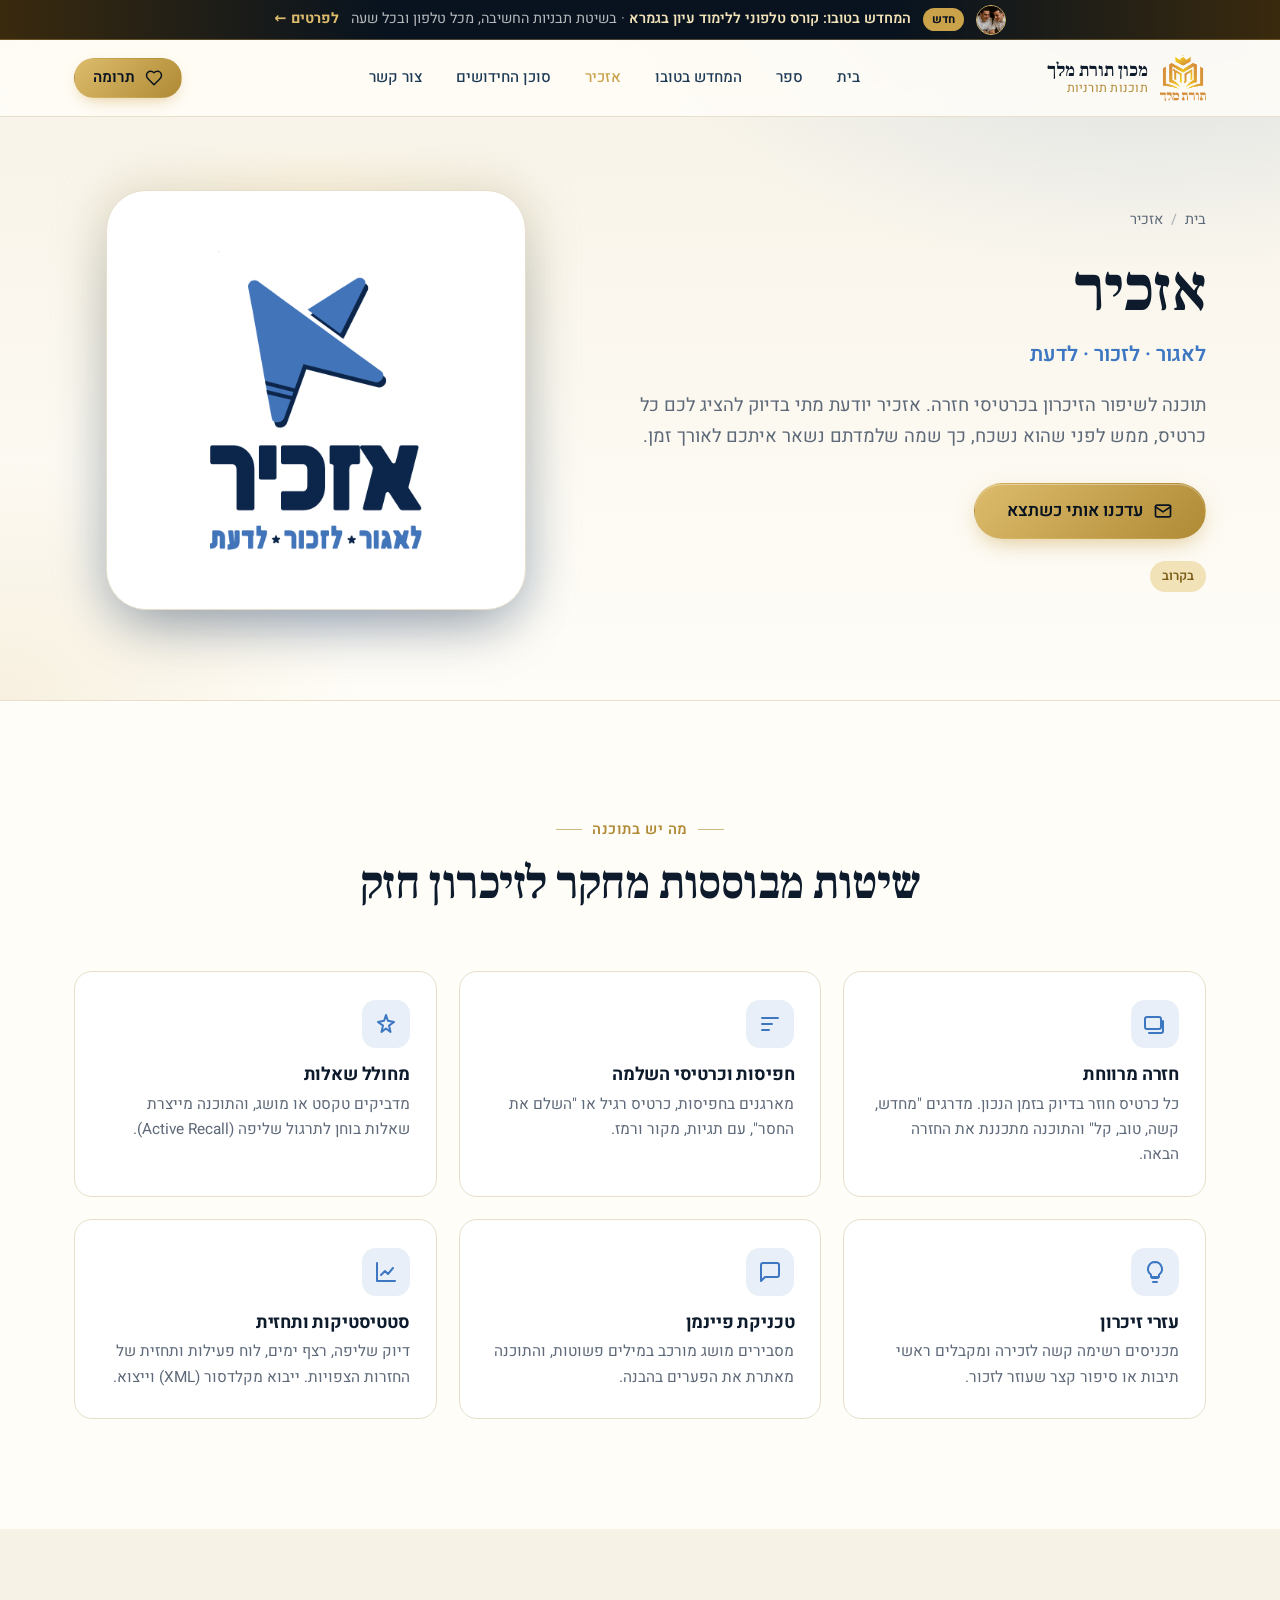
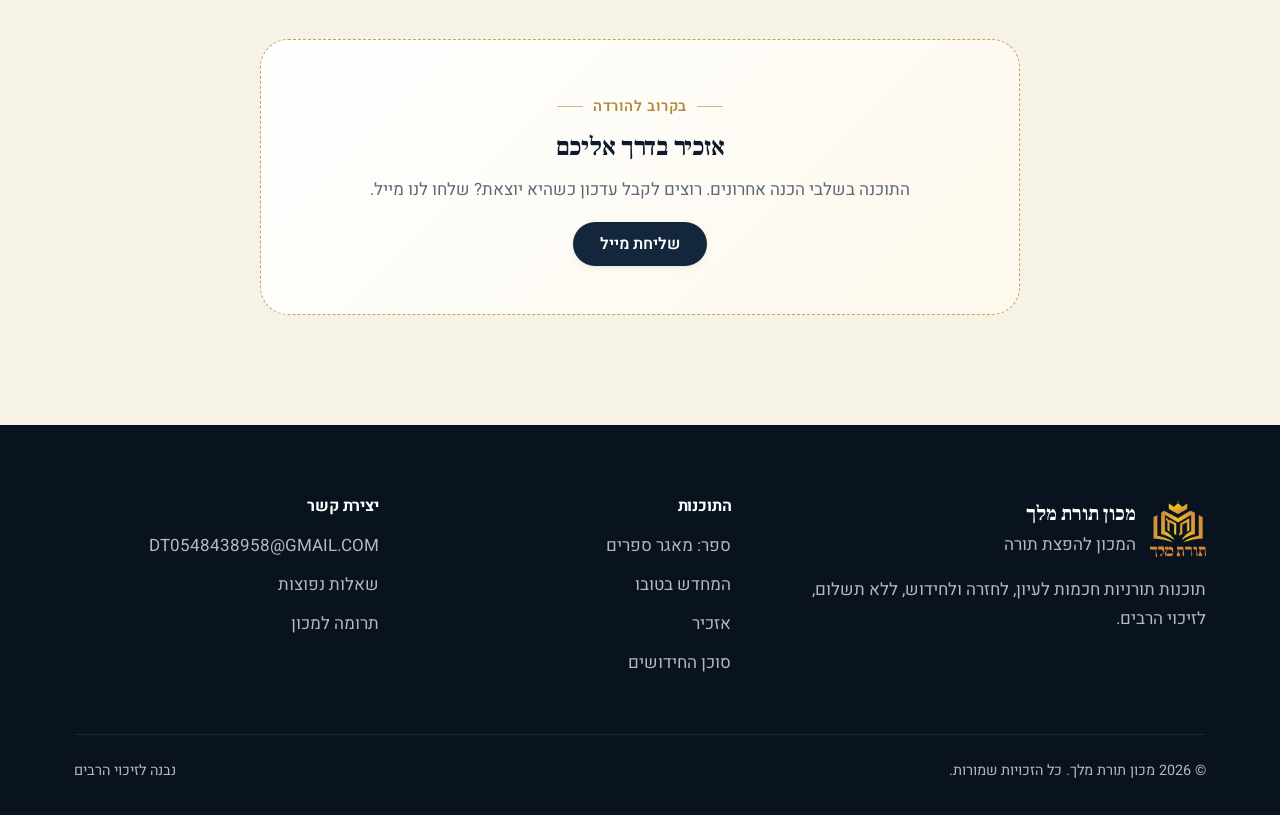
==== azkir.html @ 2d3529ee "קישורי הורדה עם שמות קבצים באנגלית Co-Authored-By: Claude Opus 5.5 <noreply@anthropic.com>" ====
<!doctype html>
<html lang="he" dir="rtl">
<head>
  <meta charset="utf-8">
  <meta name="viewport" content="width=device-width, initial-scale=1">
  <title>אזכיר: שיפור הזיכרון | מכון תורת מלך</title>
  <meta name="description" content="אזכיר: תוכנה לשיפור הזיכרון בכרטיסי חזרה מבוססי מחקר. חזרה מרווחת, מחולל שאלות, עזרי זיכרון וטכניקת פיינמן.">
  <meta name="theme-color" content="#0d1b2c">
  <link rel="icon" href="favicon.png" type="image/png">
  <link rel="preconnect" href="https://fonts.googleapis.com">
  <link rel="preconnect" href="https://fonts.gstatic.com" crossorigin>
  <link href="https://fonts.googleapis.com/css2?family=Frank+Ruhl+Libre:wght@500;700;900&family=Heebo:wght@400;500;600;700&display=swap" rel="stylesheet">
  <link rel="stylesheet" href="assets/css/style.css?v=202610111513">
</head>
<body data-page="azkir" data-header="light" class="theme-azkir">
  <a class="skip-link" href="#main">דילוג לתוכן</a>
  <header id="site-header"></header>

  <main id="main">
    <section class="product-hero azkir">
      <div class="container product-hero-grid">
        <div>
          <nav class="breadcrumbs" aria-label="פירורי לחם"><a href="index.html">בית</a><span>/</span>אזכיר</nav>
          <h1>אזכיר</h1>
          <div class="tagline">לאגור · לזכור · לדעת</div>
          <p class="lead">תוכנה לשיפור הזיכרון בכרטיסי חזרה. אזכיר יודעת מתי בדיוק להציג לכם כל כרטיס, ממש לפני שהוא נשכח, כך שמה שלמדתם נשאר איתכם לאורך זמן.</p>
          <div class="hero-cta">
            <a class="btn btn-gold btn-lg" data-mailto="עדכון על תוכנת אזכיר">
              <svg viewBox="0 0 24 24" fill="none" stroke="currentColor" stroke-width="2" stroke-linecap="round" stroke-linejoin="round" aria-hidden="true"><rect x="3" y="5" width="18" height="14" rx="2"/><path d="m3 7 9 6 9-6"/></svg>
              <span>עדכנו אותי כשתצא</span>
            </a>
          </div>
          <div class="meta"><span class="badge badge-soon" style="position:static">בקרוב</span></div>
        </div>
        <div class="product-logo-stage"><img src="assets/logos/azkir.png" alt="לוגו אזכיר"></div>
      </div>
    </section>

    <section class="section">
      <div class="container">
        <div class="section-head reveal">
          <span class="kicker">מה יש בתוכנה</span>
          <h2>שיטות מבוססות מחקר לזיכרון חזק</h2>
        </div>
        <div class="features">
          <div class="feature reveal">
            <div class="icon"><svg viewBox="0 0 24 24" fill="none" stroke="currentColor" stroke-width="2" stroke-linecap="round" stroke-linejoin="round" aria-hidden="true"><rect x="2" y="5" width="16" height="12" rx="2"/><path d="M6 21h12a2 2 0 0 0 2-2V9"/></svg></div>
            <h3>חזרה מרווחת</h3>
            <p>כל כרטיס חוזר בדיוק בזמן הנכון. מדרגים "מחדש, קשה, טוב, קל" והתוכנה מתכננת את החזרה הבאה.</p>
          </div>
          <div class="feature reveal reveal-delay-1">
            <div class="icon"><svg viewBox="0 0 24 24" fill="none" stroke="currentColor" stroke-width="2" stroke-linecap="round" stroke-linejoin="round" aria-hidden="true"><path d="M4 6h16M4 12h10M4 18h7"/></svg></div>
            <h3>חפיסות וכרטיסי השלמה</h3>
            <p>מארגנים בחפיסות, כרטיס רגיל או "השלם את החסר", עם תגיות, מקור ורמז.</p>
          </div>
          <div class="feature reveal reveal-delay-2">
            <div class="icon"><svg viewBox="0 0 24 24" fill="none" stroke="currentColor" stroke-width="2" stroke-linecap="round" stroke-linejoin="round" aria-hidden="true"><path d="M12 3l1.9 5.8L20 10l-5 3.6L16.5 20 12 16.5 7.5 20 9 13.6 4 10l6.1-1.2z"/></svg></div>
            <h3>מחולל שאלות</h3>
            <p>מדביקים טקסט או מושג, והתוכנה מייצרת שאלות בוחן לתרגול שליפה (Active Recall).</p>
          </div>
          <div class="feature reveal">
            <div class="icon"><svg viewBox="0 0 24 24" fill="none" stroke="currentColor" stroke-width="2" stroke-linecap="round" stroke-linejoin="round" aria-hidden="true"><path d="M9 18h6M10 22h4M12 2a7 7 0 0 0-4 12.7V17h8v-2.3A7 7 0 0 0 12 2z"/></svg></div>
            <h3>עזרי זיכרון</h3>
            <p>מכניסים רשימה קשה לזכירה ומקבלים ראשי תיבות או סיפור קצר שעוזר לזכור.</p>
          </div>
          <div class="feature reveal reveal-delay-1">
            <div class="icon"><svg viewBox="0 0 24 24" fill="none" stroke="currentColor" stroke-width="2" stroke-linecap="round" stroke-linejoin="round" aria-hidden="true"><path d="M21 15a2 2 0 0 1-2 2H7l-4 4V5a2 2 0 0 1 2-2h14a2 2 0 0 1 2 2z"/></svg></div>
            <h3>טכניקת פיינמן</h3>
            <p>מסבירים מושג מורכב במילים פשוטות, והתוכנה מאתרת את הפערים בהבנה.</p>
          </div>
          <div class="feature reveal reveal-delay-2">
            <div class="icon"><svg viewBox="0 0 24 24" fill="none" stroke="currentColor" stroke-width="2" stroke-linecap="round" stroke-linejoin="round" aria-hidden="true"><path d="M3 3v18h18"/><path d="m7 15 4-4 3 3 5-6"/></svg></div>
            <h3>סטטיסטיקות ותחזית</h3>
            <p>דיוק שליפה, רצף ימים, לוח פעילות ותחזית של החזרות הצפויות. ייבוא מקלדסור (XML) וייצוא.</p>
          </div>
        </div>
      </div>
    </section>

    <section class="section section-alt">
      <div class="container">
        <div class="soon-box reveal">
          <span class="kicker">בקרוב להורדה</span>
          <h2>אזכיר בדרך אליכם</h2>
          <p>התוכנה בשלבי הכנה אחרונים. רוצים לקבל עדכון כשהיא יוצאת? שלחו לנו מייל.</p>
          <a class="btn btn-navy" data-mailto="עדכון על תוכנת אזכיר">שליחת מייל</a>
        </div>
      </div>
    </section>
  </main>

  <footer id="site-footer"></footer>
  <script src="assets/js/config.js?v=202610111513"></script>
  <script src="assets/js/main.js?v=202610111513"></script>
</body>
</html>
---- assets/css/style.css ----
/* ==========================================================
   תוכנות מבית מכון תורת מלך — עיצוב ראשי
   ========================================================== */

:root {
  --navy-950: #08131f;
  --navy-900: #0d1b2c;
  --navy-800: #13263b;
  --navy-700: #1d3a55;
  --navy-600: #2a4d6e;
  --gold-600: #b08a35;
  --gold-500: #c9a24a;
  --gold-400: #dcbc6c;
  --gold-200: #f1e2b8;
  --parchment: #f7f2e6;
  --paper: #fffdf8;
  --line: #e7dfcc;
  --ink: #17212e;
  --muted: #5d6878;
  --white: #ffffff;

  /* צבעי מוצרים */
  --sefer: #17a2af;
  --mechadesh: #25566e;
  --azkir: #3d77c2;
  --sochen: #b08a35;

  --radius-sm: 10px;
  --radius: 18px;
  --radius-lg: 28px;
  --shadow-sm: 0 1px 2px rgba(13, 27, 44, .06), 0 2px 8px rgba(13, 27, 44, .05);
  --shadow: 0 10px 30px -12px rgba(13, 27, 44, .25);
  --shadow-lg: 0 30px 60px -20px rgba(13, 27, 44, .35);

  --font-display: "Frank Ruhl Libre", "David Libre", serif;
  --font-body: "Heebo", "Assistant", system-ui, sans-serif;

  --container: 1180px;
  --ease: cubic-bezier(.2, .7, .2, 1);
}

*,
*::before,
*::after { box-sizing: border-box; }

html { scroll-behavior: smooth; -webkit-text-size-adjust: 100%; }

body {
  margin: 0;
  font-family: var(--font-body);
  font-size: 17px;
  line-height: 1.7;
  color: var(--ink);
  background: var(--paper);
  direction: rtl;
  overflow-x: hidden;
}

img { max-width: 100%; display: block; }
a { color: inherit; text-decoration: none; }
button { font: inherit; cursor: pointer; }

h1, h2, h3, h4 {
  font-family: var(--font-display);
  line-height: 1.2;
  margin: 0 0 .5em;
  font-weight: 700;
  letter-spacing: -.01em;
}

p { margin: 0 0 1em; }

.container {
  width: 100%;
  max-width: var(--container);
  margin-inline: auto;
  padding-inline: 24px;
}

@media (max-width: 640px) {
  .container { padding-inline: 16px; }
  body { font-size: 16px; }
}

.skip-link {
  position: fixed; inset-inline-start: 8px; top: 8px; transform: translateY(-200%);
  background: var(--gold-500); color: var(--navy-900); padding: 8px 16px; border-radius: 8px; z-index: 100;
}
.skip-link:focus { transform: none; }

:focus-visible { outline: 3px solid var(--gold-400); outline-offset: 3px; border-radius: 6px; }

/* ---------- כותרת עליונה ---------- */
.site-header {
  position: fixed; inset: 0 0 auto 0; z-index: 50;
  transition: background .3s var(--ease), box-shadow .3s var(--ease), border-color .3s;
  border-bottom: 1px solid transparent;
}
.site-header.is-solid,
.site-header.is-light {
  background: rgba(255, 253, 248, .86);
  backdrop-filter: saturate(1.4) blur(14px);
  -webkit-backdrop-filter: saturate(1.4) blur(14px);
  border-color: var(--line);
}
.site-header .bar {
  display: flex; align-items: center; justify-content: space-between; gap: 16px;
  height: 76px;
}
.brand { display: flex; align-items: center; gap: 12px; }
.brand img { width: 46px; height: 46px; object-fit: contain; }
.brand-text { display: flex; flex-direction: column; line-height: 1.15; }
.brand-text strong { font-family: var(--font-display); font-size: 1.15rem; color: var(--white); transition: color .3s; }
.brand-text span { font-size: .78rem; color: var(--gold-400); letter-spacing: .02em; }
.is-solid .brand-text strong,
.is-light .brand-text strong { color: var(--navy-900); }
.is-solid .brand-text span,
.is-light .brand-text span { color: var(--gold-600); }

.nav { display: flex; align-items: center; gap: 6px; }
.nav a {
  padding: 8px 14px; border-radius: 999px; font-size: .95rem; font-weight: 500;
  color: rgba(255, 255, 255, .85); transition: background .2s, color .2s;
}
.nav a:hover { background: rgba(255, 255, 255, .1); color: var(--white); }
.is-solid .nav a,
.is-light .nav a { color: var(--navy-700); }
.is-solid .nav a:hover,
.is-light .nav a:hover { background: rgba(13, 27, 44, .06); color: var(--navy-900); }
.nav a[aria-current="page"] { color: var(--gold-500) !important; }

.header-actions { display: flex; align-items: center; gap: 10px; }

.menu-toggle {
  display: none; width: 44px; height: 44px; border-radius: 12px; border: 1px solid rgba(255,255,255,.25);
  background: transparent; color: var(--white); align-items: center; justify-content: center;
}
.is-solid .menu-toggle, .is-light .menu-toggle { color: var(--navy-900); border-color: var(--line); }

@media (max-width: 920px) {
  .menu-toggle { display: inline-flex; }
  .nav {
    position: fixed; inset: 116px 0 auto 0; flex-direction: column; align-items: stretch;
    background: var(--paper); padding: 12px 16px 20px; gap: 2px; border-bottom: 1px solid var(--line);
    box-shadow: var(--shadow); transform: translateY(-12px); opacity: 0; pointer-events: none;
    transition: opacity .25s, transform .25s var(--ease);
  }
  .nav.is-open { opacity: 1; transform: none; pointer-events: auto; }
  .nav a { color: var(--navy-800) !important; padding: 12px 14px; border-radius: 12px; }
  .header-actions .btn-donate span { display: none; }
}

/* ---------- כפתורים ---------- */
.btn {
  display: inline-flex; align-items: center; justify-content: center; gap: 10px;
  padding: 13px 26px; border-radius: 999px; border: 1px solid transparent;
  font-weight: 600; font-size: 1rem; line-height: 1; white-space: nowrap;
  transition: transform .2s var(--ease), box-shadow .2s var(--ease), background .2s, color .2s, border-color .2s;
}
.btn svg { width: 20px; height: 20px; flex: none; }
.btn:hover { transform: translateY(-2px); }
.btn:active { transform: translateY(0); }

.btn-gold {
  background: linear-gradient(135deg, var(--gold-400), var(--gold-600));
  color: var(--navy-950);
  box-shadow: 0 8px 24px -8px rgba(201, 162, 74, .7), inset 0 1px 0 rgba(255,255,255,.35);
}
.btn-gold:hover { box-shadow: 0 14px 30px -10px rgba(201, 162, 74, .85), inset 0 1px 0 rgba(255,255,255,.35); }

.btn-navy { background: var(--navy-800); color: var(--white); box-shadow: var(--shadow-sm); }
.btn-navy:hover { background: var(--navy-700); box-shadow: var(--shadow); }

.btn-ghost-light { border-color: rgba(255,255,255,.3); color: var(--white); background: rgba(255,255,255,.04); }
.btn-ghost-light:hover { background: rgba(255,255,255,.12); border-color: rgba(255,255,255,.5); }

.btn-outline { border-color: var(--line); color: var(--navy-800); background: var(--white); }
.btn-outline:hover { border-color: var(--gold-500); color: var(--navy-900); }

.btn-donate {
  padding: 10px 18px; font-size: .95rem;
  background: linear-gradient(135deg, var(--gold-400), var(--gold-600)); color: var(--navy-950);
  box-shadow: 0 6px 18px -8px rgba(201,162,74,.8);
}
.btn-donate svg { width: 18px; height: 18px; }

.btn-lg { padding: 17px 32px; font-size: 1.08rem; }
.btn[disabled], .btn.is-disabled { opacity: .55; pointer-events: none; }

/* ---------- Hero ---------- */
.hero {
  position: relative; isolation: isolate; overflow: hidden;
  background:
    radial-gradient(900px 500px at 85% -10%, rgba(201,162,74,.22), transparent 60%),
    linear-gradient(to top, var(--navy-950) 0%, rgba(8,19,31,0) 38%),
    linear-gradient(to left, rgba(8,19,31,.96) 0%, rgba(8,19,31,.9) 34%, rgba(8,19,31,.62) 62%, rgba(8,19,31,.5) 100%),
    url("../img/hero-bg.webp") center 35% / cover no-repeat,
    var(--navy-950);
  color: var(--white);
  padding: 200px 0 150px;
}
@media (max-width: 920px) {
  .hero {
    background:
      linear-gradient(to top, var(--navy-950) 0%, rgba(8,19,31,.82) 45%, rgba(8,19,31,.72) 100%),
      url("../img/hero-bg-sm.webp") center / cover no-repeat,
      var(--navy-950);
  }
}
.hero::before {
  content: ""; position: absolute; inset: 0; z-index: -1; opacity: .5;
  background-image: url("data:image/svg+xml,%3Csvg xmlns='http://www.w3.org/2000/svg' width='120' height='120' viewBox='0 0 120 120'%3E%3Cg fill='none' stroke='%23c9a24a' stroke-opacity='.10' stroke-width='1'%3E%3Cpath d='M60 6 L114 60 L60 114 L6 60 Z'/%3E%3Cpath d='M60 24 L96 60 L60 96 L24 60 Z'/%3E%3Ccircle cx='60' cy='60' r='6'/%3E%3C/g%3E%3C/svg%3E");
  mask-image: radial-gradient(ellipse at 50% 30%, #000 30%, transparent 75%);
  -webkit-mask-image: radial-gradient(ellipse at 50% 30%, #000 30%, transparent 75%);
}
.hero-grid { display: grid; grid-template-columns: 1.15fr .85fr; gap: 56px; align-items: center; }
.eyebrow {
  display: inline-flex; align-items: center; gap: 10px; padding: 7px 16px; border-radius: 999px;
  background: rgba(201,162,74,.12); border: 1px solid rgba(201,162,74,.35); color: var(--gold-200);
  font-size: .9rem; font-weight: 500; margin-bottom: 26px;
}
.eyebrow .dot { width: 7px; height: 7px; border-radius: 50%; background: var(--gold-400); box-shadow: 0 0 0 4px rgba(220,188,108,.2); }
.hero h1 { font-size: clamp(2.4rem, 5.4vw, 4.4rem); font-weight: 900; margin-bottom: 22px; }
.hero h1 .gold {
  background: linear-gradient(120deg, var(--gold-200), var(--gold-400) 40%, var(--gold-600));
  -webkit-background-clip: text; background-clip: text; color: transparent;
}
.hero .lead { font-size: clamp(1.08rem, 1.6vw, 1.28rem); color: rgba(255,255,255,.78); max-width: 34em; margin-bottom: 36px; }
.hero-cta { display: flex; flex-wrap: wrap; gap: 14px; }

.hero-emblem { position: relative; display: grid; place-items: center; aspect-ratio: 1; }
.hero-emblem .ring {
  position: absolute; inset: 0; border-radius: 50%;
  border: 1px solid rgba(201,162,74,.25);
}
.hero-emblem .ring:nth-child(2) { inset: 9%; border-style: dashed; border-color: rgba(201,162,74,.2); animation: spin 80s linear infinite; }
.hero-emblem .ring:nth-child(3) { inset: 19%; background: radial-gradient(circle, rgba(8,19,31,.85) 35%, rgba(8,19,31,.45) 70%, transparent 100%); border-color: rgba(201,162,74,.4); }
.hero-emblem img { position: relative; width: 52%; filter: drop-shadow(0 20px 40px rgba(201,162,74,.35)); animation: float 7s ease-in-out infinite; }
.orbit {
  position: absolute; width: 76px; height: 76px; border-radius: 22px; background: var(--white);
  display: grid; place-items: center; padding: 10px; box-shadow: var(--shadow-lg);
  transition: transform .3s var(--ease);
}
.orbit img { width: 100%; height: 100%; object-fit: contain; filter: none; animation: none; }
.orbit:hover { transform: scale(1.08) !important; }
.orbit.o1 { top: 4%; inset-inline-end: 14%; animation: bob 6s ease-in-out infinite; }
.orbit.o2 { top: 38%; inset-inline-start: -2%; animation: bob 7s ease-in-out infinite .6s; }
.orbit.o3 { bottom: 4%; inset-inline-end: 18%; animation: bob 6.5s ease-in-out infinite 1.2s; }
.orbit.o4 { top: 42%; inset-inline-end: -3%; animation: bob 7.5s ease-in-out infinite 1.8s; }

@keyframes spin { to { transform: rotate(360deg); } }
@keyframes float { 0%,100% { transform: translateY(0); } 50% { transform: translateY(-12px); } }
@keyframes bob { 0%,100% { transform: translateY(0); } 50% { transform: translateY(-8px); } }

.hero-stats {
  margin-top: 72px; display: grid; grid-template-columns: repeat(4, 1fr); gap: 1px;
  background: rgba(255,255,255,.08); border: 1px solid rgba(255,255,255,.08); border-radius: var(--radius); overflow: hidden;
}
.hero-stats { backdrop-filter: blur(8px); -webkit-backdrop-filter: blur(8px); }
.hero-stats div { background: rgba(8,19,31,.7); padding: 22px 20px; text-align: center; }
.hero-stats strong { display: block; font-family: var(--font-display); font-size: 2rem; color: var(--gold-400); line-height: 1.1; }
.hero-stats span { font-size: .9rem; color: rgba(255,255,255,.65); }

@media (max-width: 920px) {
  .hero { padding: 160px 0 110px; }
  .hero-grid { grid-template-columns: 1fr; gap: 40px; text-align: center; }
  .hero .lead { margin-inline: auto; }
  .hero-cta { justify-content: center; }
  .hero-emblem { max-width: 380px; margin-inline: auto; width: 100%; }
  .hero-stats { grid-template-columns: repeat(2, 1fr); margin-top: 48px; }
}
@media (max-width: 480px) {
  .orbit { width: 58px; height: 58px; border-radius: 16px; padding: 7px; }
}

/* ---------- סקשנים ---------- */
.section { padding: 110px 0; position: relative; }
.section-alt { background: var(--parchment); }
.section-head { text-align: center; max-width: 720px; margin: 0 auto 60px; }
.kicker {
  display: inline-flex; align-items: center; gap: 10px; color: var(--gold-600); font-weight: 600;
  font-size: .92rem; letter-spacing: .04em; margin-bottom: 14px;
}
.kicker::before, .kicker::after { content: ""; width: 26px; height: 1px; background: currentColor; opacity: .6; }
.section-head h2 { font-size: clamp(2rem, 3.6vw, 2.9rem); color: var(--navy-900); }
.section-head p { color: var(--muted); font-size: 1.1rem; }
@media (max-width: 640px) { .section { padding: 76px 0; } .section-head { margin-bottom: 40px; } }

/* ---------- כרטיסי מוצרים ---------- */
.products { display: grid; grid-template-columns: repeat(2, 1fr); gap: 28px; }
@media (max-width: 860px) { .products { grid-template-columns: 1fr; } }

.product-card {
  --accent: var(--navy-700);
  position: relative; display: grid; grid-template-columns: 150px 1fr; gap: 28px; align-items: center;
  background: var(--white); border: 1px solid var(--line); border-radius: var(--radius-lg);
  padding: 32px; overflow: hidden; isolation: isolate;
  transition: transform .35s var(--ease), box-shadow .35s var(--ease), border-color .35s;
}
.product-card::before {
  content: ""; position: absolute; inset: 0; z-index: -1; opacity: 0; transition: opacity .35s;
  background: radial-gradient(500px 220px at 100% 0%, color-mix(in srgb, var(--accent) 12%, transparent), transparent 70%);
}
.product-card::after {
  content: ""; position: absolute; inset-inline-start: 0; top: 0; bottom: 0; width: 4px;
  background: var(--accent); transform: scaleY(0); transform-origin: top; transition: transform .45s var(--ease);
}
.product-card:hover { transform: translateY(-6px); box-shadow: var(--shadow-lg); border-color: color-mix(in srgb, var(--accent) 35%, var(--line)); }
.product-card:hover::before { opacity: 1; }
.product-card:hover::after { transform: scaleY(1); }

.product-card .logo-box {
  aspect-ratio: 1; border-radius: 22px; display: grid; place-items: center; padding: 18px;
  background: linear-gradient(160deg, #fff, var(--parchment)); border: 1px solid var(--line);
}
.product-card .logo-box img { max-height: 100%; object-fit: contain; }
.product-card h3 { font-size: 1.7rem; margin-bottom: 4px; color: var(--navy-900); }
.product-card .tagline { color: var(--accent); font-weight: 600; font-size: .98rem; margin-bottom: 10px; }
.product-card p.desc { color: var(--muted); font-size: .98rem; margin-bottom: 18px; }
.product-card .card-actions { display: flex; gap: 10px; flex-wrap: wrap; }
.product-card .btn { padding: 11px 20px; font-size: .95rem; }

.badge {
  position: absolute; top: 20px; inset-inline-end: 20px; padding: 5px 12px; border-radius: 999px;
  font-size: .8rem; font-weight: 600;
}
.badge-live { background: #e7f6ee; color: #1b7a48; }
.badge-live::before { content: ""; display: inline-block; width: 7px; height: 7px; border-radius: 50%; background: #22a35d; margin-inline-end: 6px; vertical-align: middle; }
.badge-soon { background: var(--gold-200); color: #7a5b17; }

.product-card.sefer { --accent: var(--sefer); }
.product-card.mechadesh { --accent: var(--mechadesh); }
.product-card.azkir { --accent: var(--azkir); }
.product-card.sochen { --accent: var(--sochen); }

@media (max-width: 520px) {
  .product-card { grid-template-columns: 1fr; padding: 26px 22px; text-align: center; }
  .product-card .logo-box { width: 130px; margin-inline: auto; }
  .product-card .card-actions { justify-content: center; }
}

/* ---------- ערכים / יתרונות ---------- */
.values { display: grid; grid-template-columns: repeat(3, 1fr); gap: 24px; }
.value {
  padding: 32px 28px; border-radius: var(--radius); background: var(--white); border: 1px solid var(--line);
  transition: transform .3s var(--ease), box-shadow .3s;
}
.value:hover { transform: translateY(-4px); box-shadow: var(--shadow); }
.value .icon {
  width: 54px; height: 54px; border-radius: 16px; display: grid; place-items: center; margin-bottom: 18px;
  background: linear-gradient(135deg, var(--navy-800), var(--navy-600)); color: var(--gold-400);
}
.value .icon svg { width: 26px; height: 26px; }
.value h3 { font-size: 1.3rem; color: var(--navy-900); }
.value p { color: var(--muted); margin: 0; font-size: .98rem; }
@media (max-width: 860px) { .values { grid-template-columns: 1fr; } }

/* ---------- תרומה ---------- */
.donate-band {
  position: relative; overflow: hidden; isolation: isolate;
  border-radius: var(--radius-lg); padding: 64px 56px; color: var(--white);
  background:
    radial-gradient(600px 300px at 0% 0%, rgba(201,162,74,.35), transparent 60%),
    linear-gradient(135deg, var(--navy-800), var(--navy-950));
  display: grid; grid-template-columns: 1fr auto; gap: 40px; align-items: center;
}
.donate-band::after {
  content: ""; position: absolute; inset-inline-end: -60px; bottom: -80px; width: 320px; height: 320px; z-index: -1;
  background: url("../logos/torat-melech.png") center/contain no-repeat; opacity: .07;
}
.donate-band h2 { font-size: clamp(1.8rem, 3vw, 2.5rem); }
.donate-band p { color: rgba(255,255,255,.75); margin: 0; max-width: 40em; }
@media (max-width: 760px) {
  .donate-band { grid-template-columns: 1fr; padding: 44px 26px; text-align: center; }
}

/* ---------- FAQ ---------- */
.faq { max-width: 820px; margin-inline: auto; display: grid; gap: 14px; }
.faq details {
  background: var(--white); border: 1px solid var(--line); border-radius: var(--radius); padding: 0 26px;
  transition: box-shadow .3s, border-color .3s;
}
.faq details[open] { box-shadow: var(--shadow); border-color: color-mix(in srgb, var(--gold-500) 45%, var(--line)); }
.faq summary {
  list-style: none; cursor: pointer; padding: 22px 0; font-weight: 600; font-size: 1.08rem; color: var(--navy-900);
  display: flex; justify-content: space-between; align-items: center; gap: 16px;
}
.faq summary::-webkit-details-marker { display: none; }
.faq summary::after {
  content: "+"; flex: none; width: 32px; height: 32px; border-radius: 50%; display: grid; place-items: center;
  background: var(--parchment); color: var(--gold-600); font-size: 1.3rem; font-weight: 400; transition: transform .3s var(--ease);
}
.faq details[open] summary::after { transform: rotate(45deg); }
.faq .answer { padding-bottom: 22px; color: var(--muted); }
.faq .answer p:last-child { margin: 0; }

/* ---------- יצירת קשר ---------- */
.contact-card {
  max-width: 760px; margin-inline: auto; text-align: center; padding: 52px 32px; border-radius: var(--radius-lg);
  background: var(--white); border: 1px solid var(--line); box-shadow: var(--shadow-sm);
}
.contact-card .mail {
  display: inline-flex; align-items: center; gap: 12px; margin: 10px 0 24px; padding: 14px 24px; border-radius: 999px;
  background: var(--parchment); border: 1px dashed var(--gold-500); font-weight: 600; color: var(--navy-800);
  direction: ltr; font-size: 1.05rem; word-break: break-all;
}
.contact-card .mail svg { width: 22px; height: 22px; color: var(--gold-600); flex: none; }
.contact-actions { display: flex; gap: 12px; justify-content: center; flex-wrap: wrap; }

/* ---------- פוטר ---------- */
.site-footer { background: var(--navy-950); color: rgba(255,255,255,.7); padding: 72px 0 32px; }
.footer-grid { display: grid; grid-template-columns: 1.4fr 1fr 1fr; gap: 48px; }
.footer-grid h4 { color: var(--white); font-family: var(--font-body); font-size: 1rem; margin-bottom: 16px; }
.footer-grid ul { list-style: none; margin: 0; padding: 0; display: grid; gap: 10px; }
.footer-grid a:hover { color: var(--gold-400); }
.footer-brand { display: flex; gap: 14px; align-items: center; margin-bottom: 16px; }
.footer-brand img { width: 56px; }
.footer-brand strong { font-family: var(--font-display); font-size: 1.25rem; color: var(--white); display: block; }
.footer-bottom {
  margin-top: 56px; padding-top: 24px; border-top: 1px solid rgba(255,255,255,.08);
  display: flex; justify-content: space-between; flex-wrap: wrap; gap: 12px; font-size: .9rem;
}
.footer-bottom .ltr { direction: ltr; }
@media (max-width: 760px) { .footer-grid { grid-template-columns: 1fr; gap: 32px; } }

/* ==========================================================
   דף מוצר
   ========================================================== */
.product-hero {
  --accent: var(--navy-700);
  position: relative; overflow: hidden; isolation: isolate;
  padding: 190px 0 90px;
  background:
    radial-gradient(800px 420px at 90% 0%, color-mix(in srgb, var(--accent) 16%, transparent), transparent 65%),
    radial-gradient(600px 400px at 0% 100%, rgba(201,162,74,.14), transparent 60%),
    linear-gradient(180deg, var(--parchment), var(--paper));
  border-bottom: 1px solid var(--line);
}
.product-hero.sefer { --accent: var(--sefer); }
.product-hero.mechadesh { --accent: var(--mechadesh); }
.product-hero.azkir { --accent: var(--azkir); }
.product-hero.sochen { --accent: var(--sochen); }

.product-hero-grid { display: grid; grid-template-columns: 1.1fr .9fr; gap: 56px; align-items: center; }
.breadcrumbs { font-size: .9rem; color: var(--muted); margin-bottom: 20px; }
.breadcrumbs a:hover { color: var(--gold-600); }
.breadcrumbs span { margin-inline: 8px; opacity: .5; }
.product-hero h1 { font-size: clamp(2.4rem, 5vw, 4rem); color: var(--navy-900); margin-bottom: 8px; }
.product-hero .tagline { font-size: 1.3rem; font-weight: 600; color: var(--accent); margin-bottom: 18px; }
.product-hero .lead { font-size: 1.15rem; color: var(--muted); max-width: 34em; margin-bottom: 30px; }
.product-hero .meta { display: flex; flex-wrap: wrap; gap: 10px 22px; margin-top: 22px; font-size: .92rem; color: var(--muted); }
.product-hero .meta span { display: inline-flex; align-items: center; gap: 7px; }
.product-hero .meta svg { width: 17px; height: 17px; color: var(--accent); }

.product-logo-stage {
  position: relative; aspect-ratio: 1; max-width: 420px; margin-inline: auto; width: 100%;
  display: grid; place-items: center; border-radius: 40px;
  background: var(--white); border: 1px solid var(--line); box-shadow: var(--shadow-lg);
}
.product-logo-stage::before {
  content: ""; position: absolute; inset: -14px; border-radius: 52px; z-index: -1;
  background: conic-gradient(from 180deg, var(--accent), var(--gold-400), var(--accent));
  opacity: .25; filter: blur(22px);
}
.product-logo-stage img { width: 66%; max-height: 72%; object-fit: contain; }

@media (max-width: 920px) {
  .product-hero { padding: 160px 0 64px; }
  .product-hero-grid { grid-template-columns: 1fr; text-align: center; gap: 40px; }
  .product-hero .lead { margin-inline: auto; }
  .product-hero .meta, .product-hero .hero-cta { justify-content: center; }
  .product-logo-stage { max-width: 300px; }
}

/* רשת תכונות */
.features { display: grid; grid-template-columns: repeat(3, 1fr); gap: 22px; }
.feature {
  --accent: var(--navy-700);
  padding: 28px 26px; border-radius: var(--radius); background: var(--white); border: 1px solid var(--line);
  transition: transform .3s var(--ease), box-shadow .3s, border-color .3s;
}
.feature:hover { transform: translateY(-4px); box-shadow: var(--shadow); border-color: color-mix(in srgb, var(--accent) 30%, var(--line)); }
.feature .icon {
  width: 48px; height: 48px; border-radius: 14px; display: grid; place-items: center; margin-bottom: 16px;
  background: color-mix(in srgb, var(--accent) 12%, white); color: var(--accent);
}
.feature .icon svg { width: 24px; height: 24px; }
.feature h3 { font-family: var(--font-body); font-size: 1.12rem; font-weight: 700; color: var(--navy-900); margin-bottom: 6px; }
.feature p { color: var(--muted); margin: 0; font-size: .96rem; line-height: 1.65; }
.theme-sefer .feature { --accent: var(--sefer); }
.theme-mechadesh .feature { --accent: var(--mechadesh); }
.theme-azkir .feature { --accent: var(--azkir); }
.theme-sochen .feature { --accent: var(--sochen); }
@media (max-width: 960px) { .features { grid-template-columns: repeat(2, 1fr); } }
@media (max-width: 600px) { .features { grid-template-columns: 1fr; } }

/* גלריה */
.gallery-main {
  position: relative; border-radius: var(--radius-lg); overflow: hidden; background: var(--navy-900);
  box-shadow: var(--shadow-lg); border: 1px solid var(--line);
}
.gallery-main .chrome {
  display: flex; align-items: center; gap: 7px; padding: 12px 16px; background: #eef0f3; border-bottom: 1px solid #dde1e6;
}
.gallery-main .chrome i { width: 11px; height: 11px; border-radius: 50%; background: #d4d8de; }
.gallery-main .chrome span { margin-inline-start: auto; font-size: .82rem; color: #6b7480; }
.gallery-main button.view { display: block; width: 100%; padding: 0; border: 0; background: none; cursor: zoom-in; }
.gallery-main img { width: 100%; height: auto; aspect-ratio: 1920 / 1032; object-fit: cover; transition: opacity .3s; }
.gallery-caption { text-align: center; color: var(--muted); margin-top: 18px; font-weight: 500; min-height: 1.7em; }
.gallery-thumbs { display: grid; grid-template-columns: repeat(var(--cols, 8), 1fr); gap: 12px; margin-top: 18px; }
.gallery-thumbs button {
  padding: 0; border: 2px solid transparent; border-radius: 12px; overflow: hidden; background: none;
  opacity: .6; transition: opacity .2s, border-color .2s, transform .2s;
}
.gallery-thumbs button:hover { opacity: 1; transform: translateY(-2px); }
.gallery-thumbs button[aria-current="true"] { opacity: 1; border-color: var(--gallery-accent, var(--sefer)); }
.theme-mechadesh .gallery-thumbs { --gallery-accent: var(--mechadesh); }
.gallery-thumbs img { aspect-ratio: 16/9; object-fit: cover; width: 100%; }
@media (max-width: 760px) { .gallery-thumbs { grid-template-columns: repeat(var(--cols-sm, 4), 1fr); gap: 8px; } }

/* Lightbox */
.lightbox {
  position: fixed; inset: 0; z-index: 200; background: rgba(8,19,31,.92); display: none;
  align-items: center; justify-content: center; padding: 24px;
}
.lightbox.is-open { display: flex; animation: fade .25s; }
.lightbox img { max-width: 100%; max-height: 90vh; border-radius: 12px; box-shadow: var(--shadow-lg); }
.lightbox .close {
  position: absolute; top: 18px; inset-inline-start: 18px; width: 46px; height: 46px; border-radius: 50%;
  background: rgba(255,255,255,.12); color: #fff; border: 0; font-size: 1.6rem; line-height: 1;
}
@keyframes fade { from { opacity: 0; } }

/* הורדות */
.downloads { display: grid; gap: 18px; }
.download-item {
  display: grid; grid-template-columns: auto 1fr auto; gap: 22px; align-items: center;
  padding: 24px 28px; border-radius: var(--radius); background: var(--white); border: 1px solid var(--line);
  transition: box-shadow .3s, border-color .3s;
}
.download-item:hover { box-shadow: var(--shadow); border-color: color-mix(in srgb, var(--gold-500) 40%, var(--line)); }
.download-item.primary {
  border: 1px solid color-mix(in srgb, var(--gold-500) 55%, var(--line));
  background: linear-gradient(135deg, #fff, #fdf8ec);
  box-shadow: var(--shadow);
}
.download-item .file-icon {
  width: 56px; height: 56px; border-radius: 16px; display: grid; place-items: center;
  background: var(--navy-800); color: var(--gold-400);
}
.download-item .file-icon svg { width: 26px; height: 26px; }
.download-item h3 { font-family: var(--font-body); font-size: 1.12rem; font-weight: 700; margin: 0 0 2px; color: var(--navy-900); }
.download-item .tag {
  display: inline-block; font-size: .75rem; font-weight: 600; padding: 2px 10px; border-radius: 999px;
  background: var(--parchment); color: var(--gold-600); margin-inline-start: 8px; vertical-align: middle;
}
.download-item .tag.required { background: #fdecec; color: #b03a3a; }
.download-item p { margin: 0; color: var(--muted); font-size: .94rem; }
.download-item .file-meta { font-size: .84rem; color: var(--muted); margin-top: 4px; direction: rtl; }
.download-item .file-meta b { font-weight: 600; color: var(--navy-700); }
@media (max-width: 680px) {
  .download-item { grid-template-columns: 1fr; text-align: center; padding: 24px 20px; }
  .download-item .file-icon { margin-inline: auto; }
  .download-item .btn { width: 100%; }
}

.download-group-title {
  display: flex; align-items: center; gap: 14px; margin: 48px 0 18px; font-family: var(--font-display);
  font-size: 1.5rem; color: var(--navy-900);
}
.download-group-title::after { content: ""; flex: 1; height: 1px; background: var(--line); }
.download-group-title:first-child { margin-top: 0; }

/* צעדים */
.steps { counter-reset: step; display: grid; gap: 16px; max-width: 860px; margin-inline: auto; }
.step {
  position: relative; padding: 24px 28px 24px 28px; padding-inline-start: 86px; border-radius: var(--radius);
  background: var(--white); border: 1px solid var(--line);
}
.step::before {
  counter-increment: step; content: counter(step);
  position: absolute; inset-inline-start: 24px; top: 22px; width: 42px; height: 42px; border-radius: 50%;
  display: grid; place-items: center; font-family: var(--font-display); font-weight: 700; font-size: 1.2rem;
  background: linear-gradient(135deg, var(--gold-400), var(--gold-600)); color: var(--navy-950);
}
.step h3 { font-family: var(--font-body); font-size: 1.1rem; font-weight: 700; margin-bottom: 4px; color: var(--navy-900); }
.step p { margin: 0; color: var(--muted); font-size: .97rem; }

.callout {
  display: flex; gap: 16px; align-items: flex-start; padding: 22px 24px; border-radius: var(--radius);
  background: #fff8e6; border: 1px solid #f0dca6; color: #6b5420; max-width: 860px; margin: 28px auto 0;
}
.callout svg { width: 24px; height: 24px; flex: none; color: var(--gold-600); margin-top: 3px; }
.callout p { margin: 0; }
.callout strong { color: #4f3d12; }

.split { display: grid; grid-template-columns: 1fr 1fr; gap: 56px; align-items: center; }
.split h2 { font-size: clamp(1.8rem, 3vw, 2.5rem); color: var(--navy-900); }
.split p { color: var(--muted); }
@media (max-width: 860px) { .split { grid-template-columns: 1fr; gap: 32px; } }

.checklist { list-style: none; padding: 0; margin: 0 0 24px; display: grid; gap: 10px; }
.checklist li { display: flex; gap: 12px; align-items: flex-start; }
.checklist li::before {
  content: "✓"; flex: none; width: 24px; height: 24px; border-radius: 50%; display: grid; place-items: center;
  background: var(--gold-200); color: #7a5b17; font-size: .8rem; font-weight: 700; margin-top: 3px;
}

.mode-grid { display: grid; grid-template-columns: repeat(4, 1fr); gap: 16px; }
.mode {
  padding: 22px 20px; border-radius: var(--radius); background: var(--white); border: 1px solid var(--line); text-align: center;
  transition: transform .3s var(--ease), box-shadow .3s;
}
.mode:hover { transform: translateY(-4px); box-shadow: var(--shadow); }
.mode .emoji { font-size: 2rem; line-height: 1; margin-bottom: 10px; display: block; }
.mode h3 { font-family: var(--font-body); font-size: 1.05rem; font-weight: 700; margin-bottom: 4px; color: var(--navy-900); }
.mode p { margin: 0; font-size: .9rem; color: var(--muted); line-height: 1.55; }
@media (max-width: 960px) { .mode-grid { grid-template-columns: repeat(2, 1fr); } }
@media (max-width: 480px) { .mode-grid { grid-template-columns: 1fr; } }

.soon-box {
  max-width: 760px; margin-inline: auto; text-align: center; padding: 48px 32px; border-radius: var(--radius-lg);
  background: linear-gradient(135deg, #fff, #fdf8ec); border: 1px dashed var(--gold-500);
}
.soon-box h2 { color: var(--navy-900); }
.soon-box p { color: var(--muted); }

/* ---------- חלון תרומה ---------- */
.modal {
  position: fixed; inset: 0; z-index: 150; display: none; align-items: center; justify-content: center; padding: 20px;
  background: rgba(8,19,31,.6); backdrop-filter: blur(6px); -webkit-backdrop-filter: blur(6px);
}
.modal.is-open { display: flex; animation: fade .25s; }
.modal-card {
  position: relative; width: 100%; max-width: 520px; background: var(--paper); border-radius: var(--radius-lg);
  padding: 44px 36px 36px; text-align: center; box-shadow: var(--shadow-lg); animation: pop .35s var(--ease);
}
.modal-card img { width: 84px; margin: 0 auto 14px; }
.modal-card h2 { color: var(--navy-900); font-size: 1.9rem; }
.modal-card p { color: var(--muted); }
.modal-card .close {
  position: absolute; top: 14px; inset-inline-start: 14px; width: 40px; height: 40px; border-radius: 50%;
  border: 0; background: var(--parchment); color: var(--navy-800); font-size: 1.4rem; line-height: 1;
}
.modal-card .btn { width: 100%; margin-top: 8px; }
@keyframes pop { from { transform: translateY(16px) scale(.97); opacity: 0; } }

/* ---------- אנימציית הופעה ---------- */
.reveal { opacity: 0; transform: translateY(26px); transition: opacity .8s var(--ease), transform .8s var(--ease); }
.reveal.is-visible { opacity: 1; transform: none; }
.reveal-delay-1 { transition-delay: .08s; }
.reveal-delay-2 { transition-delay: .16s; }
.reveal-delay-3 { transition-delay: .24s; }

@media (prefers-reduced-motion: reduce) {
  *, *::before, *::after { animation: none !important; transition: none !important; scroll-behavior: auto !important; }
  .reveal { opacity: 1; transform: none; }
}

.toast {
  position: fixed; bottom: 24px; left: 50%; transform: translateX(-50%) translateY(20px); z-index: 300;
  background: var(--navy-900); color: #fff; padding: 12px 22px; border-radius: 999px; font-size: .95rem;
  opacity: 0; pointer-events: none; transition: opacity .3s, transform .3s var(--ease); box-shadow: var(--shadow-lg);
}
.toast.is-visible { opacity: 1; transform: translateX(-50%); }

@media (max-width: 480px) {
  .orbit.o2 { inset-inline-start: 2%; }
  .orbit.o4 { inset-inline-end: 2%; }
  .split .features { grid-template-columns: 1fr !important; }
}

/* ---------- פס פרסומת עליון ---------- */
.promo-ribbon {
  display: block; height: 40px; color: var(--white); overflow: hidden;
  background: linear-gradient(90deg, #3a2a0e, var(--navy-950) 30%, var(--navy-950) 70%, #3a2a0e);
  border-bottom: 1px solid rgba(201,162,74,.35); font-size: .9rem;
}
.promo-ribbon-inner { height: 100%; display: flex; align-items: center; justify-content: center; gap: 12px; white-space: nowrap; }
.promo-ribbon img { width: 30px; height: 30px; border-radius: 50%; object-fit: cover; border: 1.5px solid var(--gold-400); flex: none; }
.promo-tag { background: var(--gold-500); color: var(--navy-950); font-weight: 700; font-size: .72rem; padding: 2px 9px; border-radius: 999px; flex: none; }
.promo-text { overflow: hidden; text-overflow: ellipsis; min-width: 0; }
.promo-text strong { color: var(--gold-200); font-weight: 600; }
.promo-extra { color: rgba(255,255,255,.7); }
.promo-cta { color: var(--gold-400); font-weight: 700; flex: none; transition: transform .2s; }
.promo-ribbon:hover .promo-cta { transform: translateX(-4px); }
@media (max-width: 760px) { .promo-extra { display: none; } }
@media (max-width: 420px) { .promo-tag { display: none; } .promo-ribbon { font-size: .82rem; } }

/* ---------- באנר הקורס בדף הבית ---------- */
.course-section { position: relative; z-index: 2; margin-top: -70px; padding-bottom: 20px; }
.course-banner {
  position: relative; overflow: hidden; isolation: isolate;
  display: grid; grid-template-columns: 1.35fr 1fr; align-items: stretch; min-height: 300px;
  border-radius: var(--radius-lg); color: var(--white);
  background: linear-gradient(120deg, #2b1f0b, var(--navy-950) 55%);
  border: 1px solid rgba(201,162,74,.35); box-shadow: var(--shadow-lg);
  transition: transform .35s var(--ease), box-shadow .35s var(--ease);
}
.course-banner:hover { transform: translateY(-4px); box-shadow: 0 40px 70px -24px rgba(13,27,44,.5); }
.course-banner .content { padding: 44px 48px; display: flex; flex-direction: column; justify-content: center; align-items: flex-start; }
.course-banner .kicker { color: var(--gold-400); margin-bottom: 10px; }
.course-banner h2 { font-size: clamp(1.7rem, 3vw, 2.5rem); margin-bottom: 12px; }
.course-banner h2 .gold { color: var(--gold-400); }
.course-banner p { color: rgba(255,255,255,.78); font-size: 1.08rem; max-width: 32em; margin-bottom: 20px; }
.course-banner .perks { display: flex; flex-wrap: wrap; gap: 8px 18px; margin: 0 0 26px; padding: 0; list-style: none; font-size: .93rem; color: var(--gold-200); }
.course-banner .perks li::before { content: "✦"; color: var(--gold-500); margin-inline-end: 7px; }
.course-banner .photo { position: relative; min-height: 260px; }
.course-banner .photo img { position: absolute; inset: 0; width: 100%; height: 100%; object-fit: cover; object-position: center 30%; }
.course-banner .photo::after {
  content: ""; position: absolute; inset: 0;
  background: linear-gradient(to left, rgba(8,19,31,1) 0%, rgba(8,19,31,.35) 35%, rgba(8,19,31,0) 70%);
}
@media (max-width: 860px) {
  .course-section { margin-top: -50px; }
  .course-banner { grid-template-columns: 1fr; }
  .course-banner .photo { order: -1; min-height: 240px; }
  .course-banner .photo::after { background: linear-gradient(to top, rgba(8,19,31,1) 0%, rgba(8,19,31,0) 60%); }
  .course-banner .content { padding: 8px 24px 32px; text-align: center; align-items: center; }
  .course-banner .perks { justify-content: center; }
}
.promo-short { display: none; }
@media (max-width: 520px) { .promo-long { display: none; } .promo-short { display: inline; } }
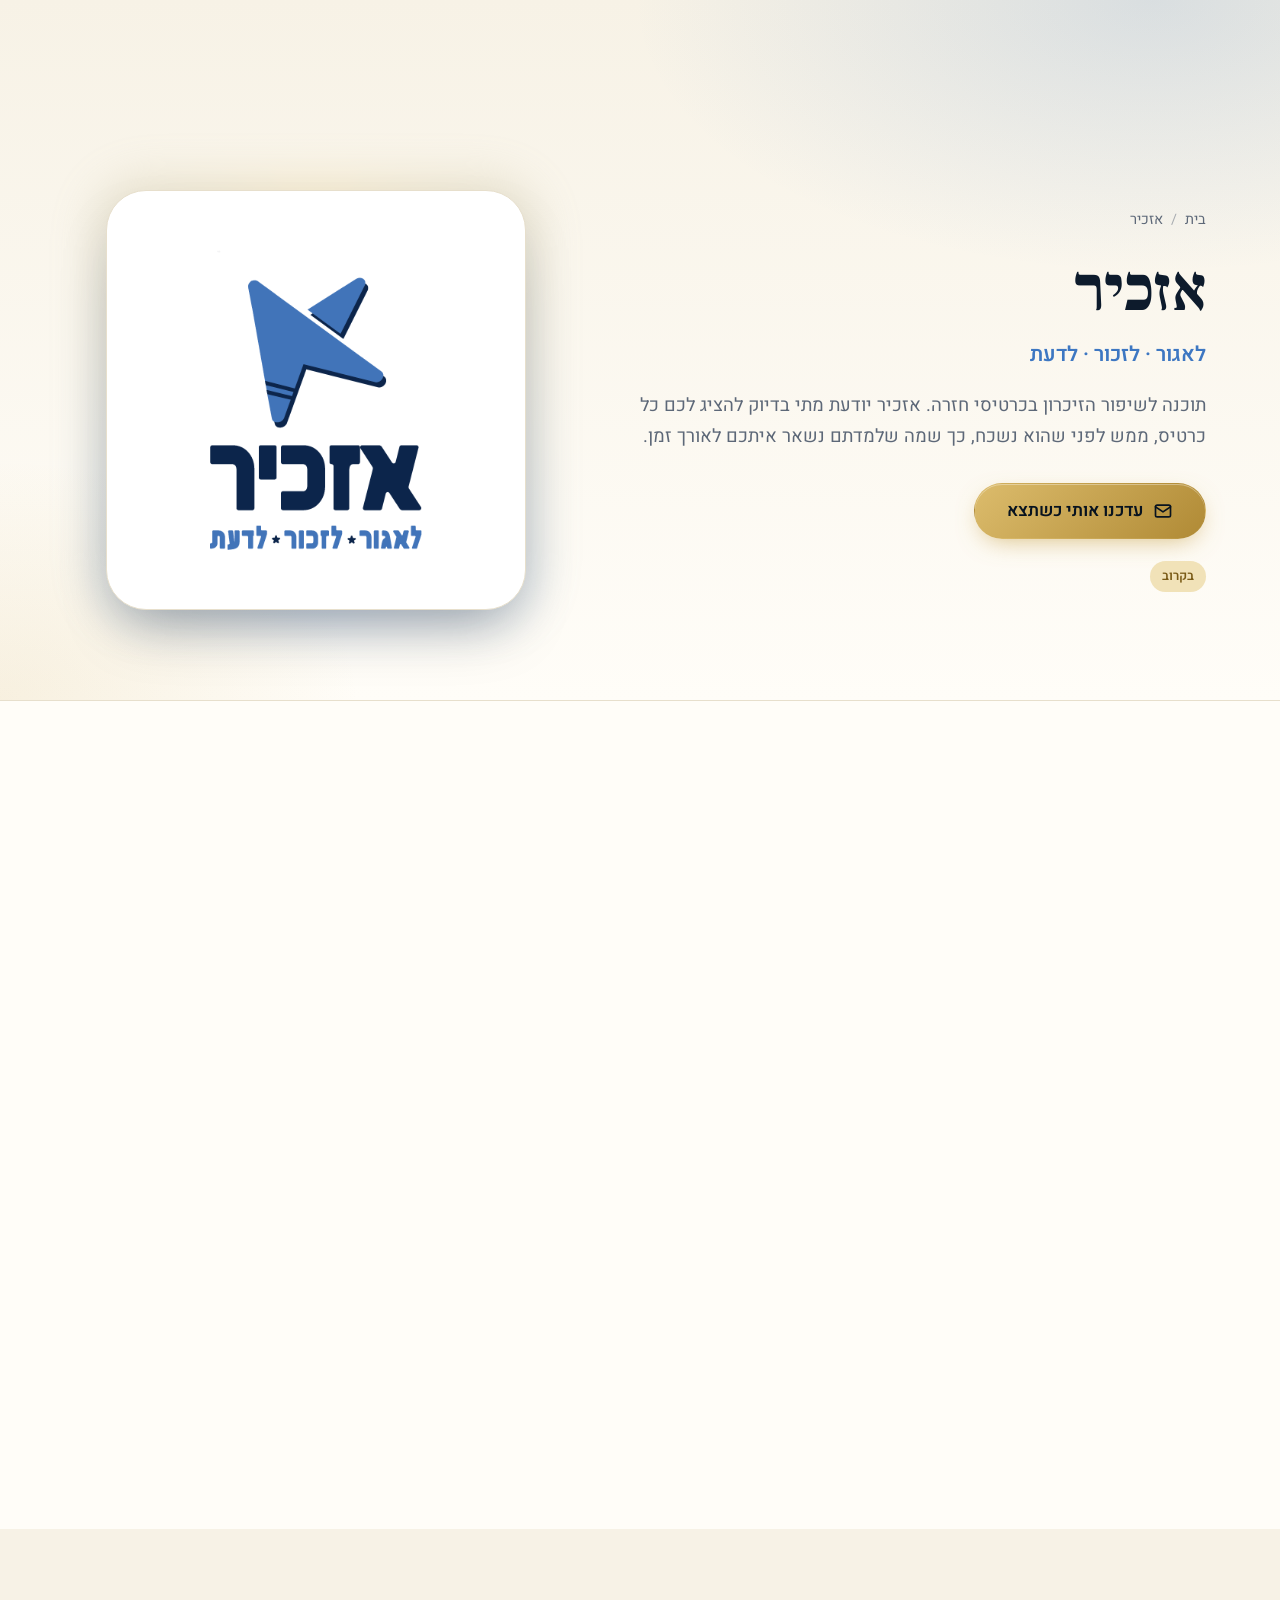
==== commit 93e8948e: "כפתור תרומה דרך Ko-fi Co-Authored-By: Claude Opus 5.5 <noreply@anthropic.com>" ====
--- a/azkir.html
+++ b/azkir.html
@@ -10,7 +10,7 @@
   <link rel="preconnect" href="https://fonts.googleapis.com">
   <link rel="preconnect" href="https://fonts.gstatic.com" crossorigin>
   <link href="https://fonts.googleapis.com/css2?family=Frank+Ruhl+Libre:wght@500;700;900&family=Heebo:wght@400;500;600;700&display=swap" rel="stylesheet">
-  <link rel="stylesheet" href="assets/css/style.css?v=202610111513">
+  <link rel="stylesheet" href="assets/css/style.css?v=">
 </head>
 <body data-page="azkir" data-header="light" class="theme-azkir">
   <a class="skip-link" href="#main">דילוג לתוכן</a>
@@ -90,7 +90,7 @@
   </main>
 
   <footer id="site-footer"></footer>
-  <script src="assets/js/config.js?v=202610111513"></script>
-  <script src="assets/js/main.js?v=202610111513"></script>
+  <script src="assets/js/config.js?v="></script>
+  <script src="assets/js/main.js?v="></script>
 </body>
 </html>
--- a/assets/css/style.css
+++ b/assets/css/style.css
@@ -721,3 +721,21 @@
 }
 .promo-short { display: none; }
 @media (max-width: 520px) { .promo-long { display: none; } .promo-short { display: inline; } }
+
+.theme-sochen .gallery-thumbs { --gallery-accent: var(--sochen); }
+.mode-grid.pipeline { grid-template-columns: repeat(5, 1fr); }
+@media (max-width: 960px) { .mode-grid.pipeline { grid-template-columns: repeat(3, 1fr); } }
+@media (max-width: 560px) { .mode-grid.pipeline { grid-template-columns: repeat(2, 1fr); } }
+
+/* ---------- פרטי העברה בנקאית ---------- */
+.bank-card { text-align: start; background: var(--white); border: 1px solid var(--line); border-radius: var(--radius); padding: 8px 18px 6px; margin-top: 6px; }
+.bank-title { display: flex; align-items: center; gap: 10px; font-weight: 700; color: var(--navy-900); padding: 10px 0 12px; border-bottom: 1px solid var(--line); }
+.bank-title svg { width: 22px; height: 22px; color: var(--gold-600); }
+.bank-row { display: grid; grid-template-columns: 100px 1fr auto; align-items: center; gap: 10px; padding: 11px 0; border-bottom: 1px dashed var(--line); }
+.bank-row:last-child { border-bottom: 0; }
+.bank-label { color: var(--muted); font-size: .9rem; }
+.bank-value { font-weight: 700; color: var(--navy-900); font-size: 1.08rem; letter-spacing: .02em; }
+.bank-copy { border: 1px solid var(--line); background: var(--parchment); color: var(--navy-800); border-radius: 999px; padding: 5px 14px; font-size: .82rem; font-weight: 600; transition: border-color .2s, background .2s; }
+.bank-copy:hover { border-color: var(--gold-500); background: var(--gold-200); }
+.bank-note { font-size: .88rem; margin: 16px 0 0; }
+.bank-note a { color: var(--gold-600); font-weight: 600; }
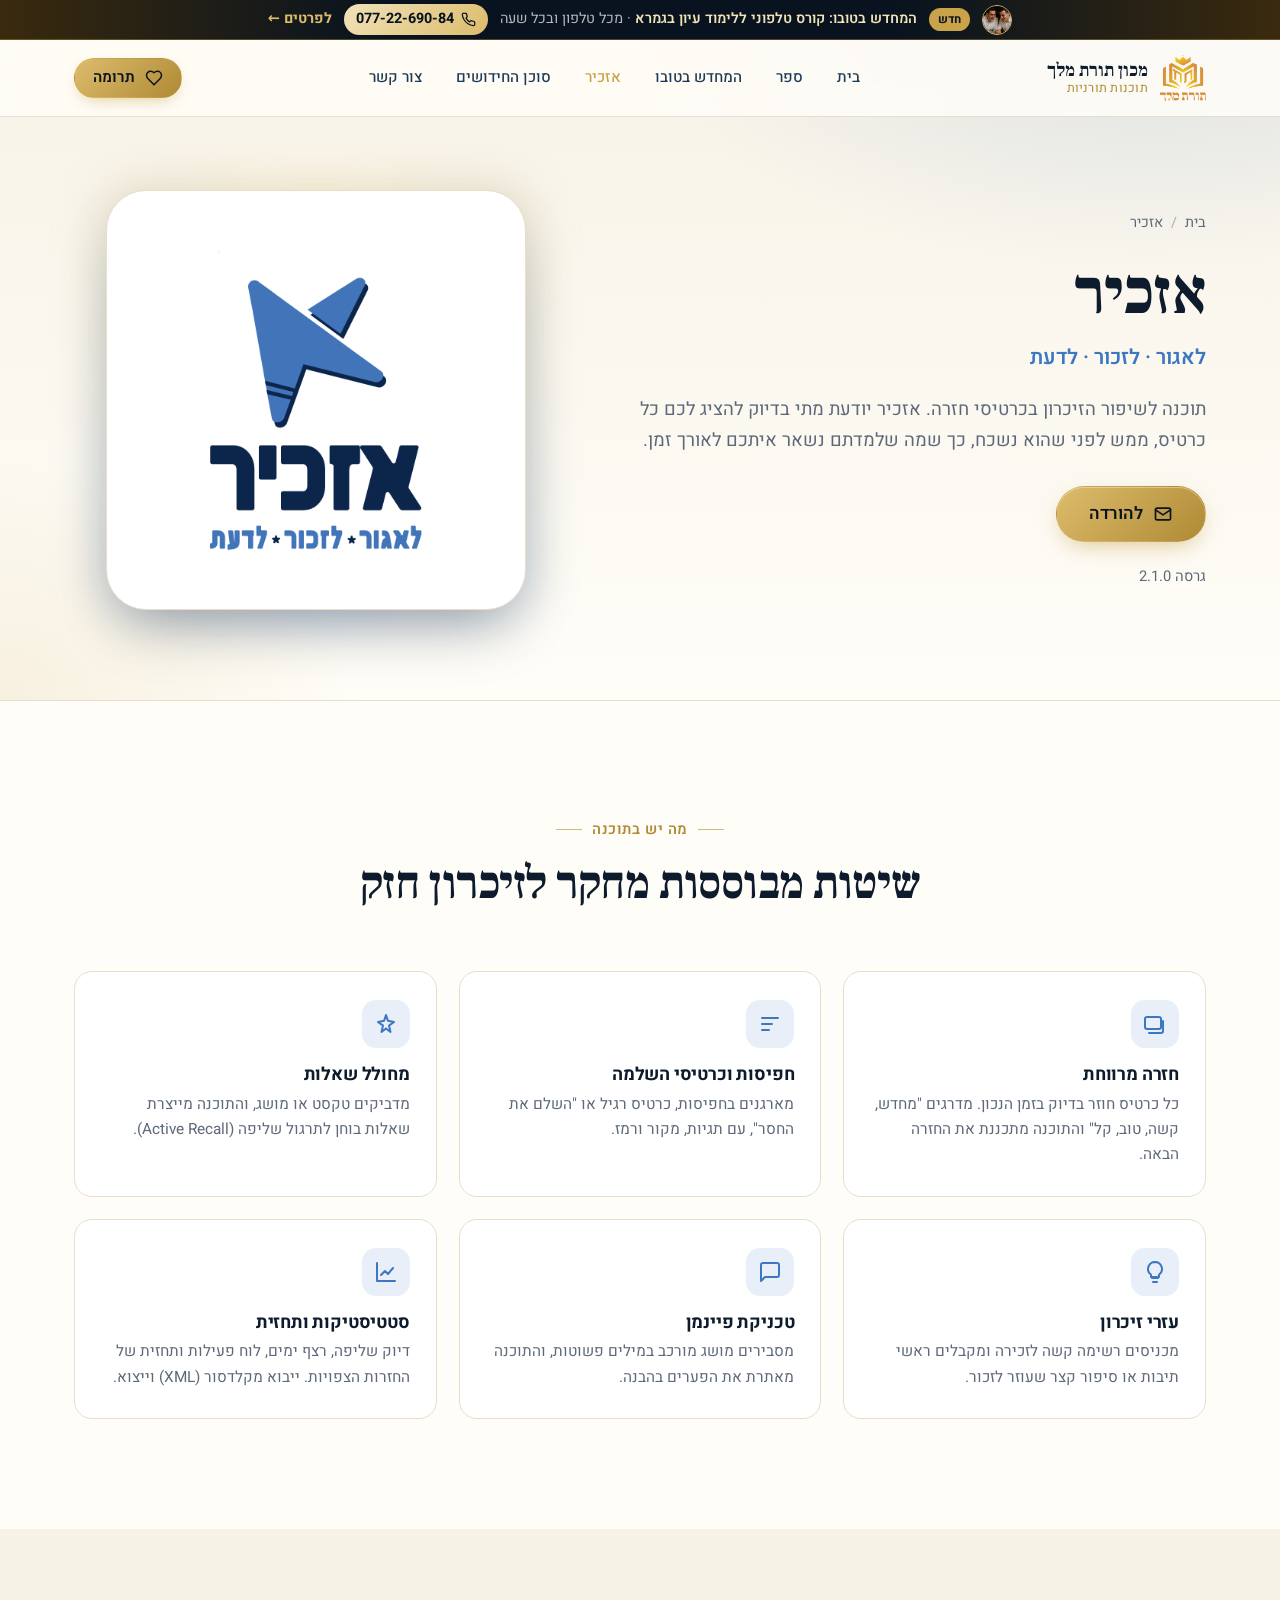
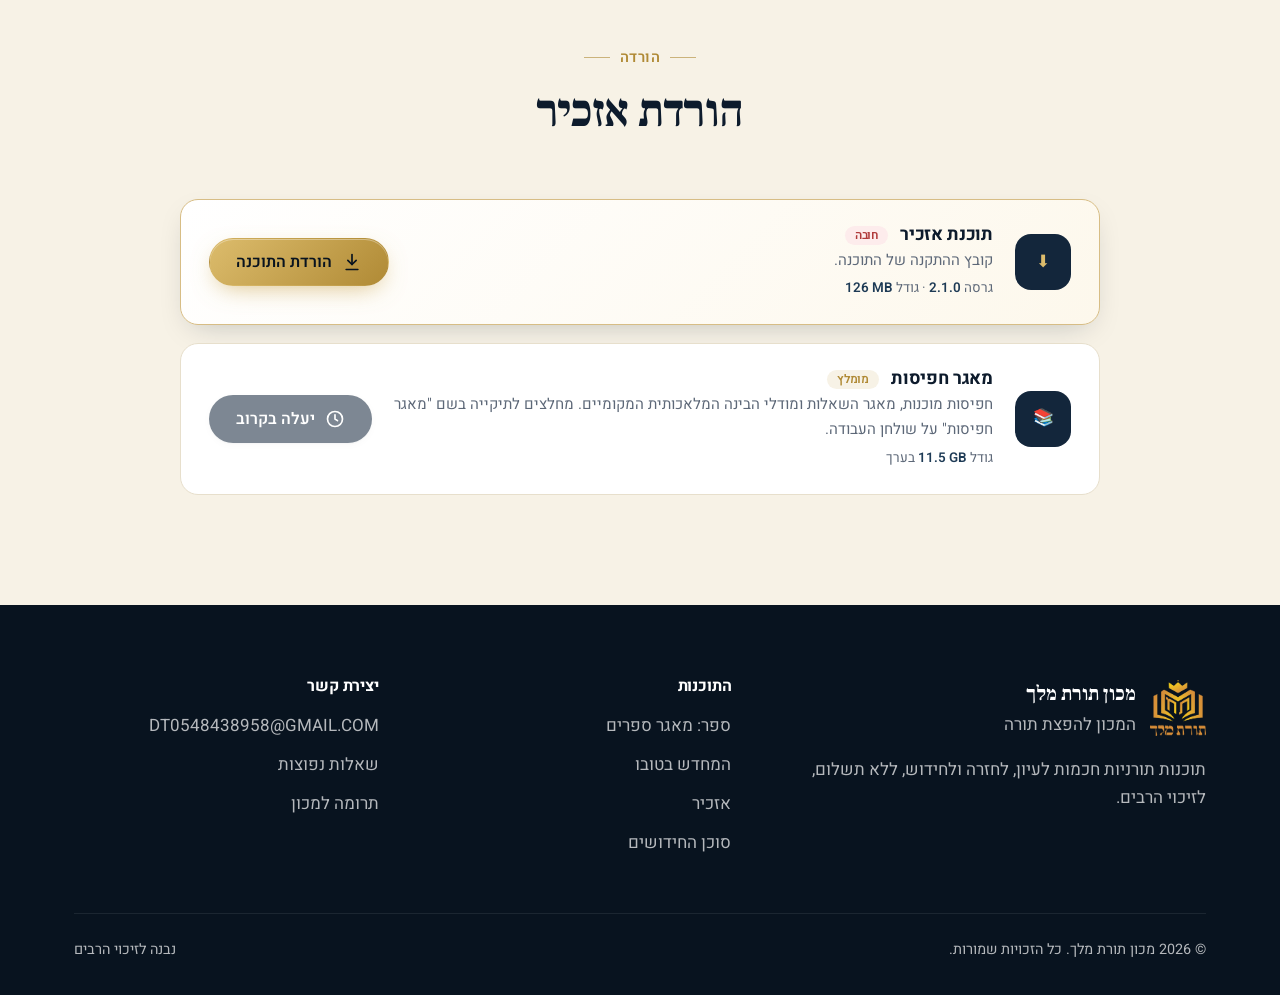
==== commit 0c946d54: "אזכיר זמינה להורדה, טלפון בפס העליון Co-Authored-By: Claude Opus 5.5 <noreply@anthropic.com>" ====
--- a/azkir.html
+++ b/azkir.html
@@ -25,12 +25,12 @@
           <div class="tagline">לאגור · לזכור · לדעת</div>
           <p class="lead">תוכנה לשיפור הזיכרון בכרטיסי חזרה. אזכיר יודעת מתי בדיוק להציג לכם כל כרטיס, ממש לפני שהוא נשכח, כך שמה שלמדתם נשאר איתכם לאורך זמן.</p>
           <div class="hero-cta">
-            <a class="btn btn-gold btn-lg" data-mailto="עדכון על תוכנת אזכיר">
+            <a class="btn btn-gold btn-lg" href="#download">
               <svg viewBox="0 0 24 24" fill="none" stroke="currentColor" stroke-width="2" stroke-linecap="round" stroke-linejoin="round" aria-hidden="true"><rect x="3" y="5" width="18" height="14" rx="2"/><path d="m3 7 9 6 9-6"/></svg>
-              <span>עדכנו אותי כשתצא</span>
+              <span>להורדה</span>
             </a>
           </div>
-          <div class="meta"><span class="badge badge-soon" style="position:static">בקרוב</span></div>
+          <div class="meta"><span>גרסה 2.1.0</span></div>
         </div>
         <div class="product-logo-stage"><img src="assets/logos/azkir.png" alt="לוגו אזכיר"></div>
       </div>
@@ -77,13 +77,12 @@
       </div>
     </section>
 
-    <section class="section section-alt">
+    <section class="section section-alt" id="download">
       <div class="container">
-        <div class="soon-box reveal">
-          <span class="kicker">בקרוב להורדה</span>
-          <h2>אזכיר בדרך אליכם</h2>
-          <p>התוכנה בשלבי הכנה אחרונים. רוצים לקבל עדכון כשהיא יוצאת? שלחו לנו מייל.</p>
-          <a class="btn btn-navy" data-mailto="עדכון על תוכנת אזכיר">שליחת מייל</a>
+        <div class="section-head reveal"><span class="kicker">הורדה</span><h2>הורדת אזכיר</h2></div>
+        <div class="downloads reveal" style="max-width:920px;margin-inline:auto">
+          <div class="download-item primary"><div class="file-icon">⬇</div><div><h3>תוכנת אזכיר <span class="tag required">חובה</span></h3><p>קובץ ההתקנה של התוכנה.</p><div class="file-meta" data-download-meta="azkir-installer"></div></div><a class="btn btn-gold" data-download="azkir-installer" data-label="הורדת התוכנה"></a></div>
+          <div class="download-item"><div class="file-icon">📚</div><div><h3>מאגר חפיסות <span class="tag">מומלץ</span></h3><p>חפיסות מוכנות, מאגר השאלות ומודלי הבינה המלאכותית המקומיים. מחלצים לתיקייה בשם "מאגר חפיסות" על שולחן העבודה.</p><div class="file-meta" data-download-meta="azkir-decks"></div></div><a class="btn btn-navy" data-download="azkir-decks"></a></div>
         </div>
       </div>
     </section>
--- a/assets/css/style.css
+++ b/assets/css/style.css
@@ -739,3 +739,19 @@
 .bank-copy:hover { border-color: var(--gold-500); background: var(--gold-200); }
 .bank-note { font-size: .88rem; margin: 16px 0 0; }
 .bank-note a { color: var(--gold-600); font-weight: 600; }
+
+/* פס עליון: קישור + טלפון */
+.promo-link { display: flex; align-items: center; gap: 12px; min-width: 0; color: inherit; }
+.promo-phone {
+  display: inline-flex; align-items: center; gap: 7px; flex: none;
+  padding: 3px 12px; border-radius: 999px; font-weight: 700; color: var(--navy-950);
+  background: linear-gradient(135deg, var(--gold-200), var(--gold-400));
+  transition: transform .2s, box-shadow .2s;
+}
+.promo-phone svg { width: 15px; height: 15px; }
+.promo-phone:hover { transform: translateY(-1px); box-shadow: 0 4px 14px -4px rgba(220,188,108,.8); }
+@media (max-width: 520px) {
+  .promo-ribbon-inner { gap: 8px; }
+  .promo-cta { display: none; }
+  .promo-phone { padding: 2px 10px; }
+}
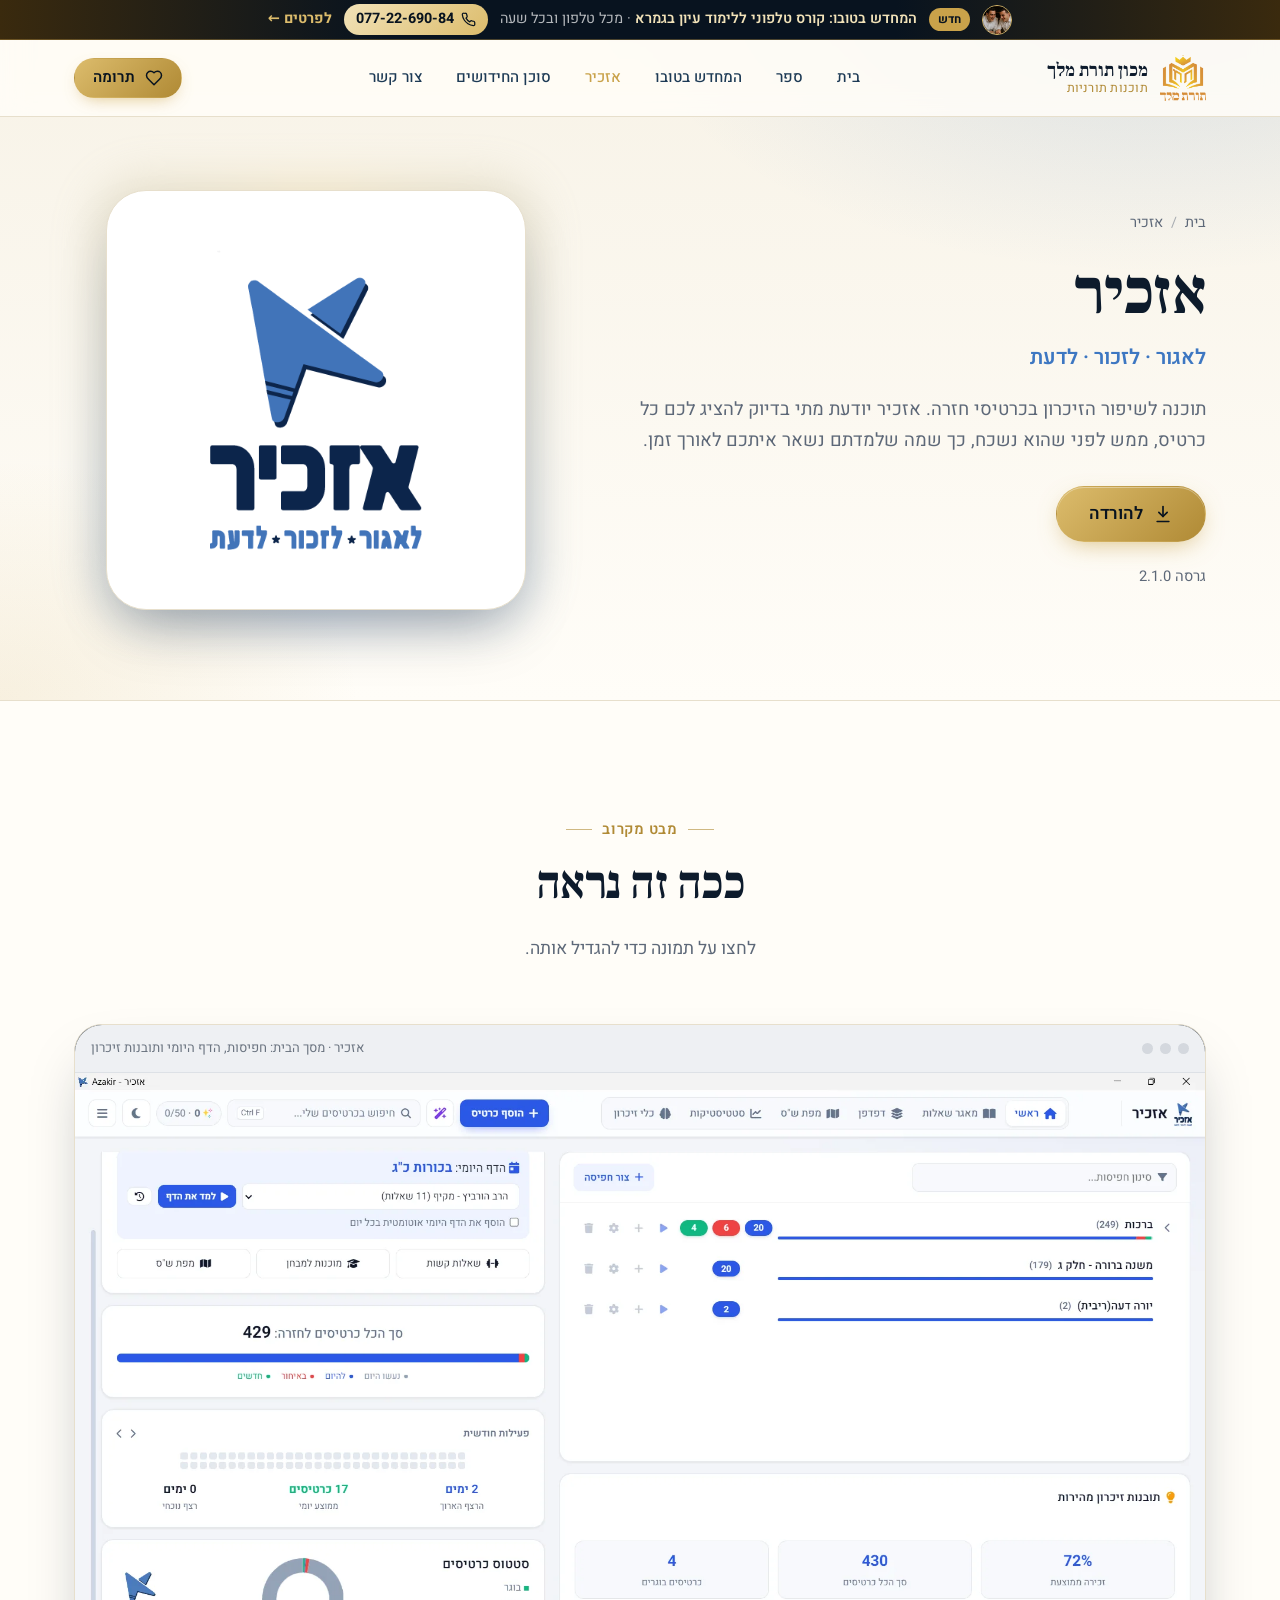
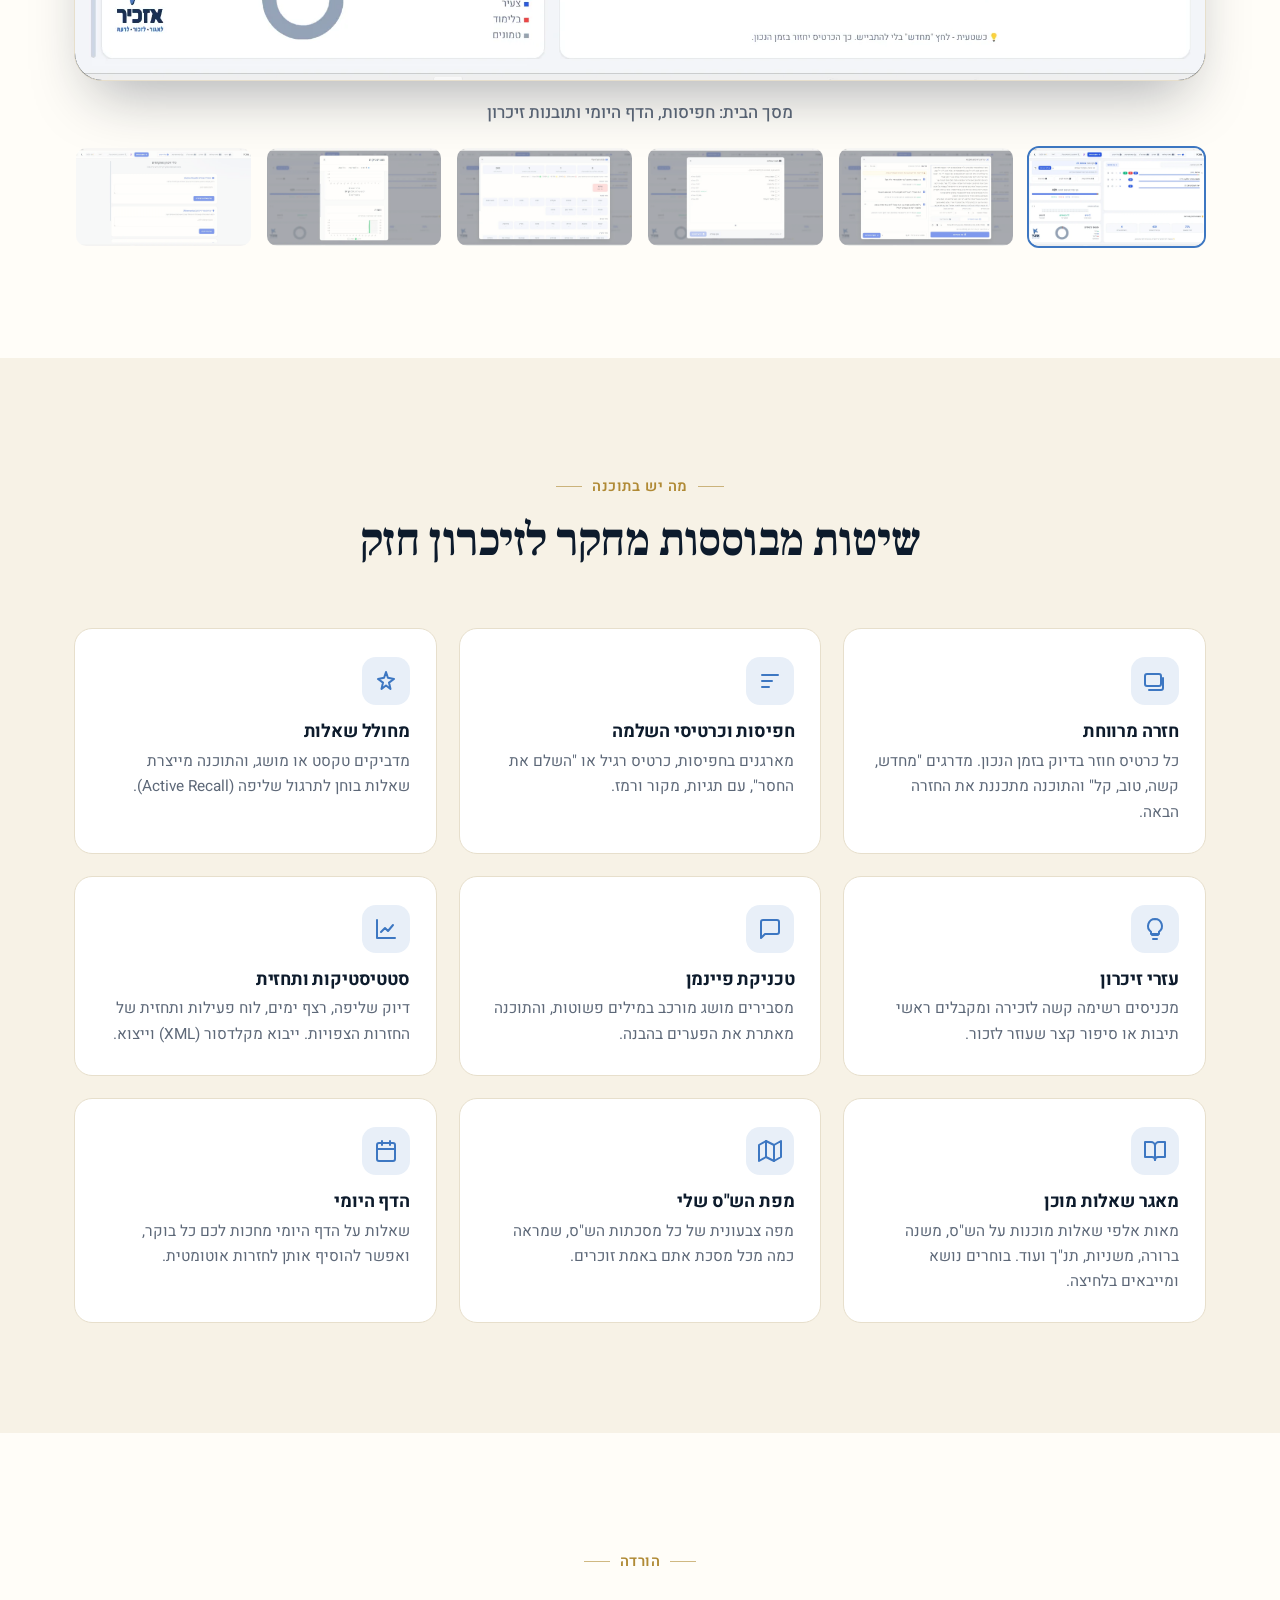
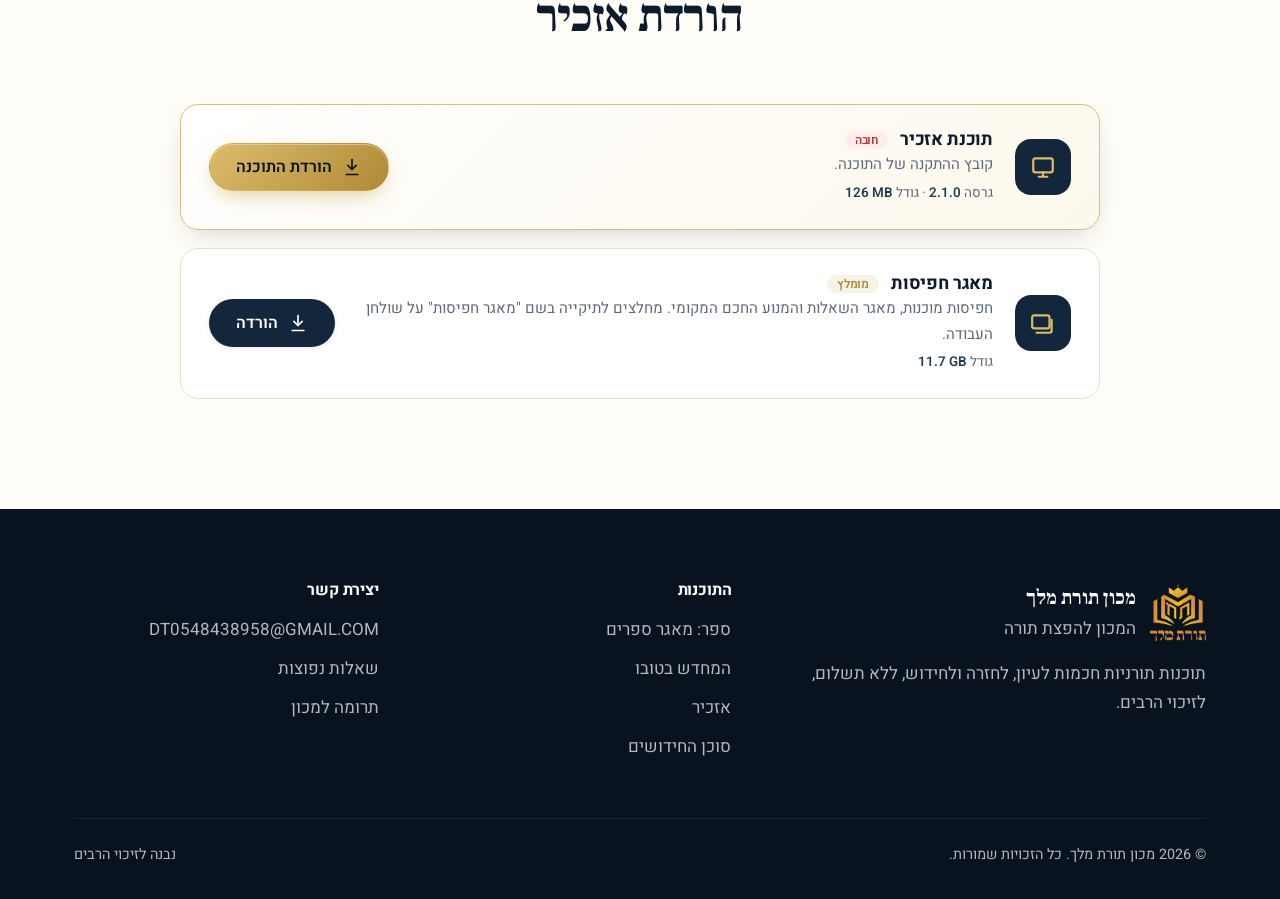
==== commit a1fd2159: "אזכיר: גלריית צילומי מסך; ניסוח 'חברותא חכמה' ו'עורך חכם' במקום AI Co-Authored-By: Claude Opus 5.5 <" ====
--- a/azkir.html
+++ b/azkir.html
@@ -26,7 +26,7 @@
           <p class="lead">תוכנה לשיפור הזיכרון בכרטיסי חזרה. אזכיר יודעת מתי בדיוק להציג לכם כל כרטיס, ממש לפני שהוא נשכח, כך שמה שלמדתם נשאר איתכם לאורך זמן.</p>
           <div class="hero-cta">
             <a class="btn btn-gold btn-lg" href="#download">
-              <svg viewBox="0 0 24 24" fill="none" stroke="currentColor" stroke-width="2" stroke-linecap="round" stroke-linejoin="round" aria-hidden="true"><rect x="3" y="5" width="18" height="14" rx="2"/><path d="m3 7 9 6 9-6"/></svg>
+              <svg viewBox="0 0 24 24" fill="none" stroke="currentColor" stroke-width="2" stroke-linecap="round" stroke-linejoin="round" aria-hidden="true"><path d="M12 3v12"/><path d="m7 10 5 5 5-5"/><path d="M5 21h14"/></svg>
               <span>להורדה</span>
             </a>
           </div>
@@ -36,7 +36,35 @@
       </div>
     </section>
 
-    <section class="section">
+    <!-- גלריה -->
+    <section class="section" id="gallery">
+      <div class="container">
+        <div class="section-head reveal">
+          <span class="kicker">מבט מקרוב</span>
+          <h2>ככה זה נראה</h2>
+          <p>לחצו על תמונה כדי להגדיל אותה.</p>
+        </div>
+        <div class="reveal" data-gallery="אזכיר">
+          <div class="gallery-main">
+            <div class="chrome"><i></i><i></i><i></i><span>אזכיר</span></div>
+            <button type="button" class="view" aria-label="הגדלת צילום המסך">
+              <img src="assets/img/azkir/shot-2.webp" alt="" width="1920" height="1032">
+            </button>
+          </div>
+          <p class="gallery-caption" aria-live="polite"></p>
+          <div class="gallery-thumbs" style="--cols:6;--cols-sm:3">
+            <button type="button" data-full="assets/img/azkir/shot-2.webp" data-caption="מסך הבית: חפיסות, הדף היומי ותובנות זיכרון"><img src="assets/img/azkir/shot-2-sm.webp" alt="מסך הבית: חפיסות, הדף היומי ותובנות זיכרון" loading="lazy"></button>
+            <button type="button" data-full="assets/img/azkir/shot-1.webp" data-caption="יצירת כרטיסים מטקסט בלחיצה"><img src="assets/img/azkir/shot-1-sm.webp" alt="יצירת כרטיסים מטקסט בלחיצה" loading="lazy"></button>
+            <button type="button" data-full="assets/img/azkir/shot-5.webp" data-caption="מאגר שאלות מוכן: ש&quot;ס, משנה ברורה ועוד"><img src="assets/img/azkir/shot-5-sm.webp" alt="מאגר שאלות מוכן: ש&quot;ס, משנה ברורה ועוד" loading="lazy"></button>
+            <button type="button" data-full="assets/img/azkir/shot-4.webp" data-caption="מפת הש&quot;ס שלי: כמה מכל מסכת אתם זוכרים"><img src="assets/img/azkir/shot-4-sm.webp" alt="מפת הש&quot;ס שלי: כמה מכל מסכת אתם זוכרים" loading="lazy"></button>
+            <button type="button" data-full="assets/img/azkir/shot-3.webp" data-caption="סטטיסטיקות ותחזית חזרות"><img src="assets/img/azkir/shot-3-sm.webp" alt="סטטיסטיקות ותחזית חזרות" loading="lazy"></button>
+            <button type="button" data-full="assets/img/azkir/shot-6.webp" data-caption="כלי זיכרון מתקדמים"><img src="assets/img/azkir/shot-6-sm.webp" alt="כלי זיכרון מתקדמים" loading="lazy"></button>
+          </div>
+        </div>
+      </div>
+    </section>
+
+    <section class="section section-alt">
       <div class="container">
         <div class="section-head reveal">
           <span class="kicker">מה יש בתוכנה</span>
@@ -73,16 +101,32 @@
             <h3>סטטיסטיקות ותחזית</h3>
             <p>דיוק שליפה, רצף ימים, לוח פעילות ותחזית של החזרות הצפויות. ייבוא מקלדסור (XML) וייצוא.</p>
           </div>
+          <div class="feature reveal">
+            <div class="icon"><svg viewBox="0 0 24 24" fill="none" stroke="currentColor" stroke-width="2" stroke-linecap="round" stroke-linejoin="round" aria-hidden="true"><path d="M2 3h6a4 4 0 0 1 4 4v14a3 3 0 0 0-3-3H2z"/><path d="M22 3h-6a4 4 0 0 0-4 4v14a3 3 0 0 1 3-3h7z"/></svg></div>
+            <h3>מאגר שאלות מוכן</h3>
+            <p>מאות אלפי שאלות מוכנות על הש"ס, משנה ברורה, משניות, תנ"ך ועוד. בוחרים נושא ומייבאים בלחיצה.</p>
+          </div>
+          <div class="feature reveal reveal-delay-1">
+            <div class="icon"><svg viewBox="0 0 24 24" fill="none" stroke="currentColor" stroke-width="2" stroke-linecap="round" stroke-linejoin="round" aria-hidden="true"><path d="M1 6v16l7-4 8 4 7-4V2l-7 4-8-4-7 4z"/><path d="M8 2v16M16 6v16"/></svg></div>
+            <h3>מפת הש"ס שלי</h3>
+            <p>מפה צבעונית של כל מסכתות הש"ס, שמראה כמה מכל מסכת אתם באמת זוכרים.</p>
+          </div>
+          <div class="feature reveal reveal-delay-2">
+            <div class="icon"><svg viewBox="0 0 24 24" fill="none" stroke="currentColor" stroke-width="2" stroke-linecap="round" stroke-linejoin="round" aria-hidden="true"><rect x="3" y="4" width="18" height="18" rx="2"/><path d="M16 2v4M8 2v4M3 10h18"/></svg></div>
+            <h3>הדף היומי</h3>
+            <p>שאלות על הדף היומי מחכות לכם כל בוקר, ואפשר להוסיף אותן לחזרות אוטומטית.</p>
+          </div>
+
         </div>
       </div>
     </section>
 
-    <section class="section section-alt" id="download">
+    <section class="section" id="download">
       <div class="container">
         <div class="section-head reveal"><span class="kicker">הורדה</span><h2>הורדת אזכיר</h2></div>
         <div class="downloads reveal" style="max-width:920px;margin-inline:auto">
-          <div class="download-item primary"><div class="file-icon">⬇</div><div><h3>תוכנת אזכיר <span class="tag required">חובה</span></h3><p>קובץ ההתקנה של התוכנה.</p><div class="file-meta" data-download-meta="azkir-installer"></div></div><a class="btn btn-gold" data-download="azkir-installer" data-label="הורדת התוכנה"></a></div>
-          <div class="download-item"><div class="file-icon">📚</div><div><h3>מאגר חפיסות <span class="tag">מומלץ</span></h3><p>חפיסות מוכנות, מאגר השאלות ומודלי הבינה המלאכותית המקומיים. מחלצים לתיקייה בשם "מאגר חפיסות" על שולחן העבודה.</p><div class="file-meta" data-download-meta="azkir-decks"></div></div><a class="btn btn-navy" data-download="azkir-decks"></a></div>
+          <div class="download-item primary"><div class="file-icon"><svg viewBox="0 0 24 24" fill="none" stroke="currentColor" stroke-width="2" stroke-linecap="round" stroke-linejoin="round" aria-hidden="true"><rect x="3" y="4" width="18" height="13" rx="2"/><path d="M8 21h8M12 17v4"/></svg></div><div><h3>תוכנת אזכיר <span class="tag required">חובה</span></h3><p>קובץ ההתקנה של התוכנה.</p><div class="file-meta" data-download-meta="azkir-installer"></div></div><a class="btn btn-gold" data-download="azkir-installer" data-label="הורדת התוכנה"></a></div>
+          <div class="download-item"><div class="file-icon"><svg viewBox="0 0 24 24" fill="none" stroke="currentColor" stroke-width="2" stroke-linecap="round" stroke-linejoin="round" aria-hidden="true"><rect x="2" y="5" width="16" height="12" rx="2"/><path d="M6 21h12a2 2 0 0 0 2-2V9"/></svg></div><div><h3>מאגר חפיסות <span class="tag">מומלץ</span></h3><p>חפיסות מוכנות, מאגר השאלות והמנוע החכם המקומי. מחלצים לתיקייה בשם "מאגר חפיסות" על שולחן העבודה.</p><div class="file-meta" data-download-meta="azkir-decks"></div></div><a class="btn btn-navy" data-download="azkir-decks"></a></div>
         </div>
       </div>
     </section>
--- a/assets/css/style.css
+++ b/assets/css/style.css
@@ -755,3 +755,4 @@
   .promo-cta { display: none; }
   .promo-phone { padding: 2px 10px; }
 }
+.theme-azkir .gallery-thumbs { --gallery-accent: var(--azkir); }
